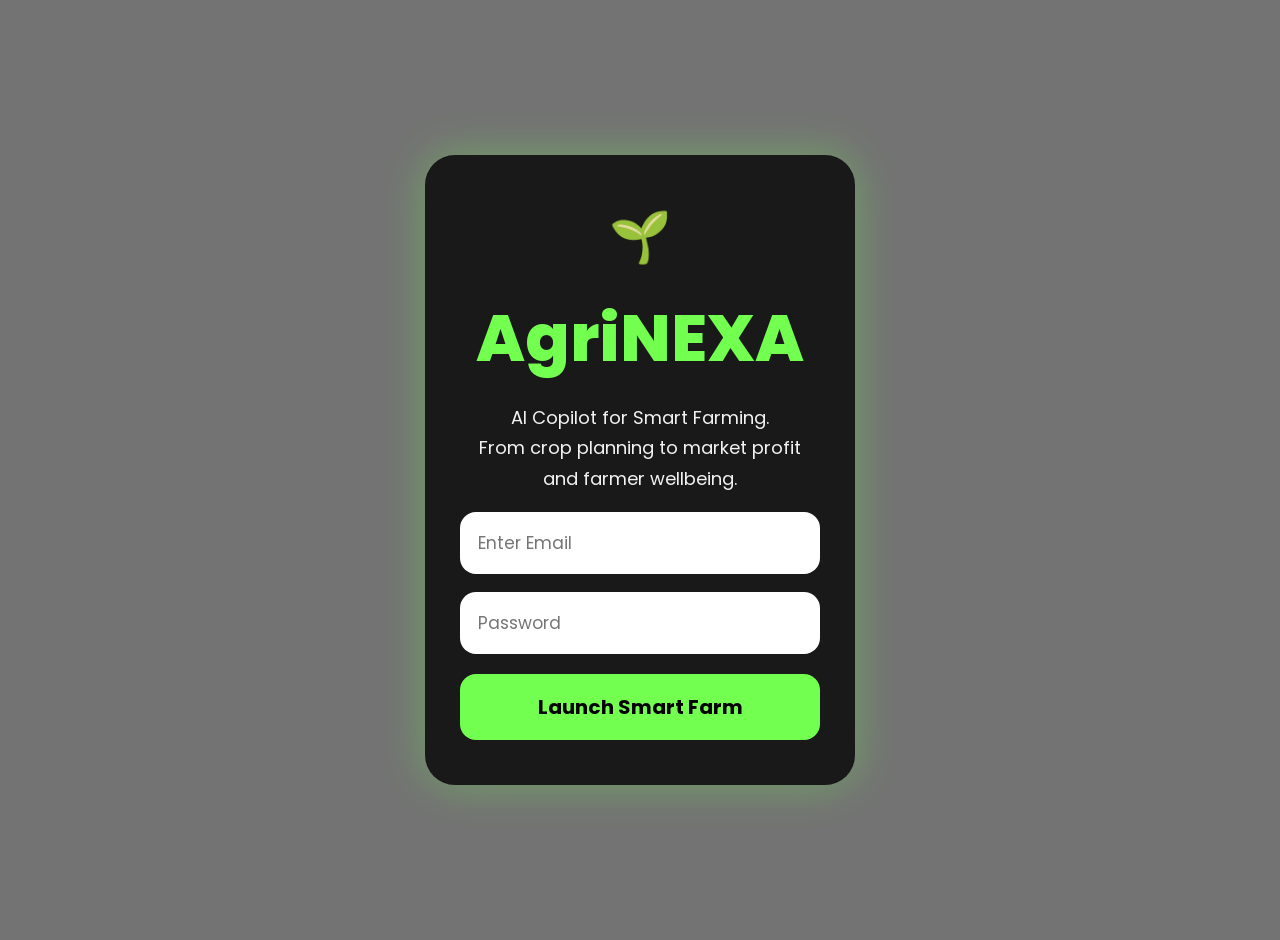
==== index.html @ 00189d76 "final" ====
<!DOCTYPE html>
<html lang="en">
<head>
<meta charset="UTF-8">
<meta name="viewport" content="width=device-width, initial-scale=1.0">
<title>AgriNEXA AI</title>

<link href="https://fonts.googleapis.com/css2?family=Poppins:wght@300;400;500;600;700;800&display=swap" rel="stylesheet">

<style>

*{
margin:0;
padding:0;
box-sizing:border-box;
font-family:'Poppins',sans-serif;
}

body{
background:url('https://images.unsplash.com/photo-1500937386664-56d1dfef3854?q=80&w=1400&auto=format&fit=crop') center/cover no-repeat;
min-height:100vh;
overflow-x:hidden;
color:white;
}

.overlay{
background:rgba(0,0,0,0.55);
min-height:100vh;
padding:20px;
}

.hidden{
display:none;
}

.center{
display:flex;
justify-content:center;
align-items:center;
min-height:100vh;
}

.login-card{
width:100%;
max-width:430px;
background:rgba(20,20,20,0.94);
padding:45px 35px;
border-radius:30px;
box-shadow:0 0 45px rgba(114,255,79,0.35);
text-align:center;
backdrop-filter:blur(10px);
}

.logo{
font-size:65px;
font-weight:800;
color:#72ff4f;
margin-top:15px;
}

.subtitle{
margin-top:15px;
font-size:18px;
line-height:1.7;
color:#f2f2f2;
}

.input{
width:100%;
padding:18px;
margin-top:18px;
border:none;
border-radius:16px;
font-size:17px;
outline:none;
}

.btn{
width:100%;
padding:18px;
margin-top:20px;
border:none;
border-radius:16px;
background:#72ff4f;
font-size:20px;
font-weight:700;
cursor:pointer;
transition:0.3s;
}

.btn:hover{
transform:scale(1.02);
}

.chat-box{
max-width:800px;
margin:auto;
padding-top:60px;
}

.chat-title{
font-size:52px;
font-weight:800;
color:#72ff4f;
margin-bottom:15px;
}

.ai-message{
background:rgba(20,20,20,0.92);
padding:24px;
border-radius:22px;
font-size:18px;
line-height:1.8;
margin-bottom:20px;
}

.dashboard{
padding:20px 10px 80px;
}

.dashboard-title{
font-size:55px;
font-weight:800;
color:#72ff4f;
margin-bottom:30px;
}

.grid{
display:grid;
grid-template-columns:repeat(auto-fit,minmax(300px,1fr));
gap:22px;
}

.card{
background:rgba(20,20,20,0.92);
padding:24px;
border-radius:25px;
backdrop-filter:blur(8px);
box-shadow:0 0 25px rgba(114,255,79,0.15);
}

.card h2{
font-size:30px;
margin-bottom:20px;
color:#72ff4f;
}

.metric{
font-size:58px;
font-weight:800;
}

.small{
font-size:15px;
line-height:1.9;
}

.progress{
height:14px;
background:#333;
border-radius:20px;
overflow:hidden;
margin-top:18px;
}

.progress-bar{
height:100%;
width:82%;
background:#72ff4f;
}

.crop-img{
width:100%;
border-radius:20px;
margin-bottom:15px;
}

.alert{
background:rgba(255,255,255,0.08);
padding:14px;
border-left:4px solid #72ff4f;
border-radius:12px;
margin-top:12px;
font-size:14px;
}

ul{
padding-left:18px;
line-height:2;
}

.status{
display:inline-block;
background:#72ff4f;
padding:10px 18px;
border-radius:30px;
font-weight:700;
color:black;
margin-bottom:15px;
}

@media(max-width:768px){

.logo{
font-size:52px;
}

.dashboard-title{
font-size:38px;
}

.chat-title{
font-size:38px;
}

.metric{
font-size:44px;
}

}

</style>
</head>

<body>

<div class="overlay">

<!-- LOGIN -->

<section id="loginPage" class="center">

<div class="login-card">

<div style="font-size:50px;">🌱</div>

<div class="logo">AgriNEXA</div>

<div class="subtitle">
AI Copilot for Smart Farming.<br>
From crop planning to market profit and farmer wellbeing.
</div>

<input class="input" type="email" placeholder="Enter Email">

<input class="input" type="password" placeholder="Password">

<button class="btn" onclick="startOnboarding()">
Launch Smart Farm
</button>

</div>

</section>

<!-- ONBOARDING -->

<section id="onboardingPage" class="hidden">

<div class="chat-box">

<div class="chat-title">
AgriNEXA AI Assistant
</div>

<div class="ai-message" id="questionBox">
👋 Hello farmer.<br><br>
What is your name?
</div>

<input id="answerInput" class="input" placeholder="Type your answer">

<button class="btn" onclick="nextQuestion()">
Continue
</button>

</div>

</section>

<!-- DASHBOARD -->

<section id="dashboardPage" class="hidden">

<div class="dashboard">

<div class="dashboard-title">
AgriNEXA Intelligence Center
</div>

<div class="grid">

<div class="card">
<h2>🌾 Farm Health</h2>
<div class="metric">92%</div>

<p class="small">
AI detects strong crop performance and healthy environmental conditions.
</p>
</div>

<div class="card">
<h2>💰 Expected Profit</h2>

<div class="metric">460K</div>

<p class="small">
Projected seasonal profit based on AI crop intelligence and market demand.
</p>
</div>

<div class="card">
<h2>🌦 Weather Risk</h2>

<div class="metric">LOW</div>

<p class="small">
No major climate disruption expected this farming cycle.
</p>
</div>

<div class="card">
<h2>🧠 Farmer Wellbeing</h2>

<p class="small">
Stress Level: LOW<br>
Motivation: HIGH<br>
Mental Energy: STABLE<br><br>

AgriNEXA continuously supports farmer wellbeing across all farming stages.
</p>

<div class="progress">
<div class="progress-bar"></div>
</div>

</div>

<div class="card">
<h2>🧭 AI Farm Journey</h2>

<ul>
<li>✅ Soil Analysis</li>
<li>✅ Crop Recommendation</li>
<li>✅ Disease Monitoring</li>
<li>🟡 Growth Tracking</li>
<li>⚪ Harvest Planning</li>
<li>⚪ Market Selling</li>
</ul>

<div class="progress">
<div class="progress-bar"></div>
</div>

</div>

<div class="card">
<h2>🤖 AI Farming Assistant</h2>

<p class="small">
Hello farmer 👋<br><br>

Your selected region has strong potential for coffee farming with high market demand and low rainfall risk.
</p>

<input class="input" placeholder="Ask AgriNEXA AI anything">

<button class="btn">
Ask AI
</button>

</div>

<div class="card">
<h2>📷 Crop Disease Scanner</h2>

<img class="crop-img" src="https://images.unsplash.com/photo-1464226184884-fa280b87c399?q=80&w=1200&auto=format&fit=crop">

<input type="file" class="input">

<button class="btn">
Scan Plant
</button>

<p class="small" style="margin-top:15px;">
AI waiting for crop scan...
</p>

</div>

<div class="card">
<h2>🌍 Market Intelligence</h2>

<ul>
<li>📍 Best Market: Arusha City</li>
<li>💵 Coffee Price: 12,000 TZS/kg</li>
<li>📈 Demand Level: HIGH</li>
<li>📊 Prices expected to rise next week</li>
</ul>

<h2 style="margin-top:25px;">🚨 Live AI Alerts</h2>

<div class="alert">
🌧 Rain expected in 3 days — delay fertilizer application.
</div>

<div class="alert">
📈 Coffee market demand increased by 12%.
</div>

<div class="alert">
🦠 Early disease risk detected nearby.
</div>

<div class="alert">
💡 Harvest within 6 days for maximum profit.
</div>

</div>

<div class="card">
<h2>📊 Smart Profit Forecast</h2>

<input class="input" placeholder="Seeds Cost">

<input class="input" placeholder="Fertilizer Cost">

<input class="input" placeholder="Labour Cost">

<button class="btn">
Generate AI Forecast
</button>

<p class="small" style="margin-top:18px;">
AI estimates projected seasonal revenue and profit growth based on spending patterns.
</p>

</div>

<div class="card">
<h2>🛡️ AgriNEXA Farm Shield</h2>

<div class="status">
INSURANCE ACTIVE
</div>

<p class="small">

Coverage Includes:<br><br>

✅ Climate Damage<br>
✅ Pest Outbreak<br>
✅ Disease Loss<br>
✅ Extreme Rainfall<br>
✅ Crop Failure Protection<br><br>

Monthly Protection:<br>
18,000 TZS
</p>

<button class="btn">
Activate Farm Shield
</button>

</div>

<div class="card">
<h2>❤️ Emotional Support AI</h2>

<p class="small">
“How are you feeling today as a farmer?”
</p>

<select class="input">
<option>😊 Motivated</option>
<option>😔 Stressed</option>
<option>😟 Worried</option>
<option>🔥 Confident</option>
<option>😴 Tired</option>
</select>

<button class="btn">
Check Mental Support
</button>

<p class="small" style="margin-top:18px;">
AgriNEXA wellness support ready.
</p>

</div>

</div>

</div>

</section>

</div>

<script>

const questions = [

"What is your name?",

"Which region are you farming in?",

"What crop are you interested in growing?",

"How are you feeling about this farming season?"

];

let currentQuestion = 0;

function startOnboarding(){

document.getElementById("loginPage").classList.add("hidden");

document.getElementById("onboardingPage").classList.remove("hidden");

}

function nextQuestion(){

const input = document.getElementById("answerInput").value;

if(input.trim()===""){
return;
}

currentQuestion++;

if(currentQuestion < questions.length){

document.getElementById("questionBox").innerHTML =
"🤖 " + questions[currentQuestion];

document.getElementById("answerInput").value = "";

}else{

document.getElementById("onboardingPage").classList.add("hidden");

document.getElementById("dashboardPage").classList.remove("hidden");

}

}

</script>

</body>
</html>
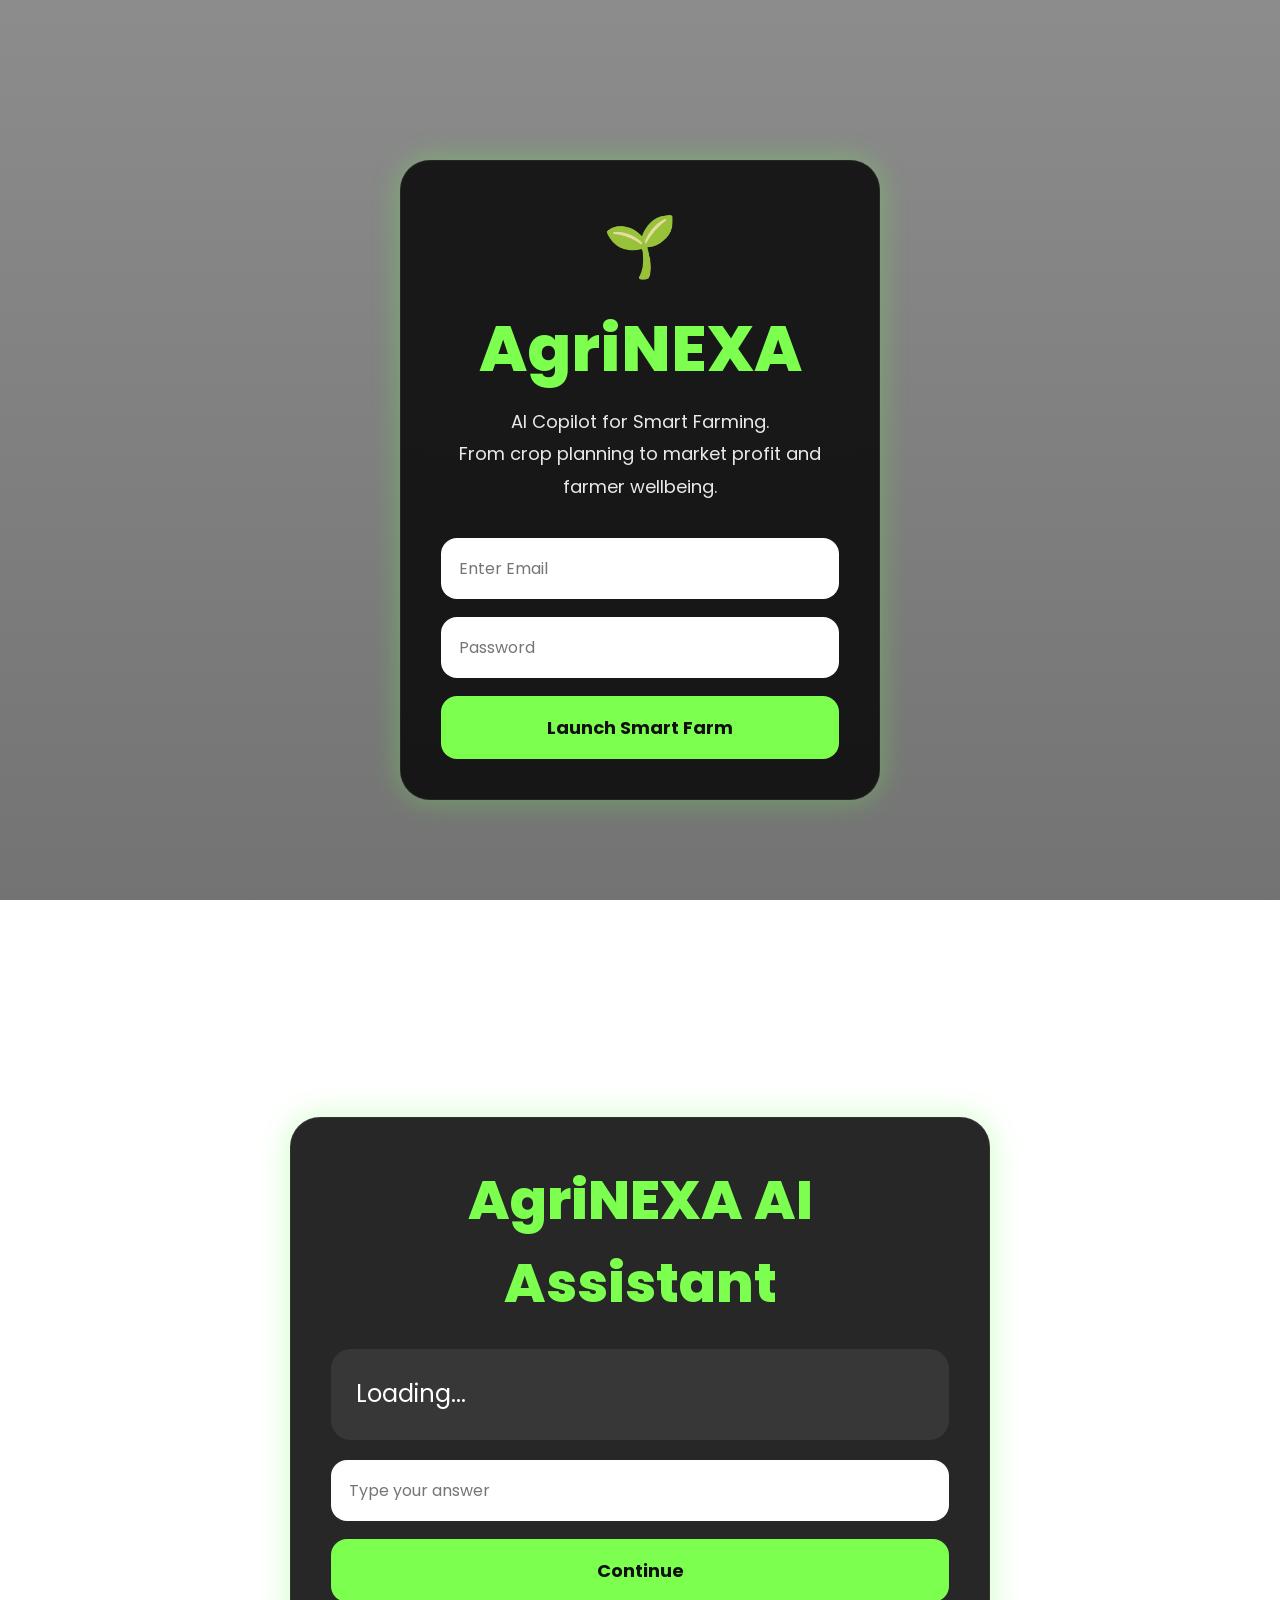
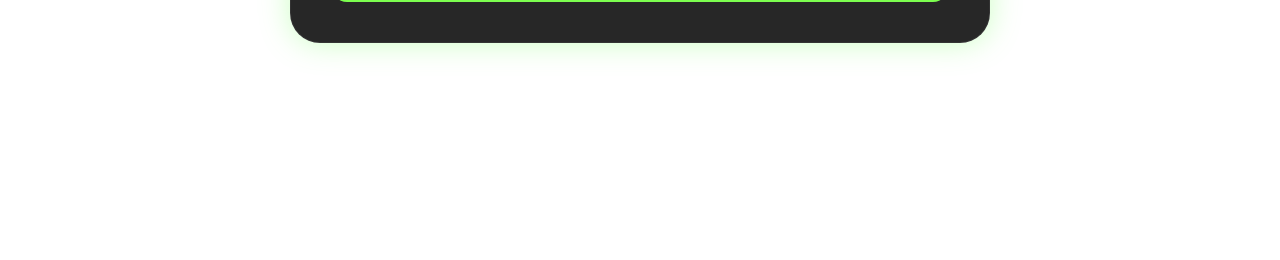
==== commit 4d06eda3: "final" ====
--- a/index.html
+++ b/index.html
@@ -1,8 +1,9 @@
 <!DOCTYPE html>
 <html lang="en">
 <head>
-<meta charset="UTF-8">
-<meta name="viewport" content="width=device-width, initial-scale=1.0">
+<meta charset="UTF-8" />
+<meta name="viewport" content="width=device-width, initial-scale=1.0"/>
+
 <title>AgriNEXA AI</title>
 
 <link href="https://fonts.googleapis.com/css2?family=Poppins:wght@300;400;500;600;700;800&display=swap" rel="stylesheet">
@@ -17,204 +18,204 @@
 }
 
 body{
-background:url('https://images.unsplash.com/photo-1500937386664-56d1dfef3854?q=80&w=1400&auto=format&fit=crop') center/cover no-repeat;
+background:
+linear-gradient(rgba(0,0,0,0.45),rgba(0,0,0,0.55)),
+url('https://images.unsplash.com/photo-1500382017468-9049fed747ef?q=80&w=1600&auto=format&fit=crop');
+background-size:cover;
+background-position:center;
+background-attachment:fixed;
 min-height:100vh;
-overflow-x:hidden;
 color:white;
-}
-
-.overlay{
-background:rgba(0,0,0,0.55);
-min-height:100vh;
-padding:20px;
+padding:30px;
 }
 
 .hidden{
 display:none;
 }
 
-.center{
+.center-screen{
+min-height:100vh;
 display:flex;
 justify-content:center;
 align-items:center;
-min-height:100vh;
-}
-
-.login-card{
+}
+
+.glass-card{
+background:rgba(10,10,10,0.88);
+backdrop-filter:blur(10px);
+border-radius:30px;
+padding:40px;
+box-shadow:0 0 30px rgba(110,255,84,0.35);
+border:1px solid rgba(255,255,255,0.06);
+}
+
+.login-box{
 width:100%;
-max-width:430px;
-background:rgba(20,20,20,0.94);
-padding:45px 35px;
-border-radius:30px;
-box-shadow:0 0 45px rgba(114,255,79,0.35);
+max-width:480px;
 text-align:center;
-backdrop-filter:blur(10px);
 }
 
 .logo{
-font-size:65px;
+font-size:64px;
 font-weight:800;
-color:#72ff4f;
-margin-top:15px;
+color:#7CFF4F;
+margin-bottom:10px;
+}
+
+.logo-small{
+font-size:60px;
+margin-bottom:10px;
 }
 
 .subtitle{
-margin-top:15px;
 font-size:18px;
-line-height:1.7;
-color:#f2f2f2;
-}
-
-.input{
+line-height:1.8;
+color:#e9e9e9;
+margin-bottom:35px;
+}
+
+input,
+select{
 width:100%;
 padding:18px;
-margin-top:18px;
+margin-bottom:18px;
 border:none;
 border-radius:16px;
-font-size:17px;
+font-size:16px;
 outline:none;
-}
-
-.btn{
+background:white;
+}
+
+button{
 width:100%;
 padding:18px;
-margin-top:20px;
 border:none;
 border-radius:16px;
-background:#72ff4f;
-font-size:20px;
+background:#7CFF4F;
+color:#111;
+font-size:18px;
 font-weight:700;
 cursor:pointer;
 transition:0.3s;
 }
 
-.btn:hover{
+button:hover{
 transform:scale(1.02);
 }
 
-.chat-box{
-max-width:800px;
-margin:auto;
-padding-top:60px;
-}
-
-.chat-title{
-font-size:52px;
-font-weight:800;
-color:#72ff4f;
-margin-bottom:15px;
-}
-
-.ai-message{
-background:rgba(20,20,20,0.92);
-padding:24px;
-border-radius:22px;
-font-size:18px;
-line-height:1.8;
-margin-bottom:20px;
-}
-
-.dashboard{
-padding:20px 10px 80px;
-}
-
-.dashboard-title{
+.ai-box{
+max-width:700px;
+width:100%;
+}
+
+.ai-title{
 font-size:55px;
 font-weight:800;
-color:#72ff4f;
+color:#7CFF4F;
+margin-bottom:25px;
+text-align:center;
+}
+
+.question-box{
+background:rgba(255,255,255,0.08);
+padding:25px;
+border-radius:20px;
+font-size:24px;
+line-height:1.7;
+margin-bottom:20px;
+}
+
+.dashboard{
+max-width:1400px;
+margin:auto;
+}
+
+.dashboard-title{
+font-size:58px;
+font-weight:800;
+color:#7CFF4F;
 margin-bottom:30px;
 }
 
 .grid{
 display:grid;
-grid-template-columns:repeat(auto-fit,minmax(300px,1fr));
-gap:22px;
+grid-template-columns:repeat(auto-fit,minmax(280px,1fr));
+gap:25px;
 }
 
 .card{
-background:rgba(20,20,20,0.92);
-padding:24px;
-border-radius:25px;
-backdrop-filter:blur(8px);
-box-shadow:0 0 25px rgba(114,255,79,0.15);
-}
-
-.card h2{
+background:rgba(10,10,10,0.88);
+padding:30px;
+border-radius:28px;
+box-shadow:0 0 20px rgba(110,255,84,0.18);
+border:1px solid rgba(255,255,255,0.05);
+}
+
+.card h3{
 font-size:30px;
+color:#7CFF4F;
 margin-bottom:20px;
-color:#72ff4f;
-}
-
-.metric{
-font-size:58px;
+}
+
+.big-number{
+font-size:55px;
 font-weight:800;
-}
-
-.small{
-font-size:15px;
-line-height:1.9;
+margin-bottom:10px;
+}
+
+.card p{
+line-height:1.8;
+font-size:16px;
+color:#e7e7e7;
+}
+
+.status{
+padding:10px 18px;
+display:inline-block;
+border-radius:50px;
+background:#7CFF4F;
+color:#111;
+font-weight:700;
+margin-bottom:15px;
+}
+
+.alert{
+background:rgba(255,255,255,0.08);
+padding:15px;
+border-radius:14px;
+margin-top:12px;
 }
 
 .progress{
-height:14px;
-background:#333;
-border-radius:20px;
+height:10px;
+background:#444;
+border-radius:50px;
 overflow:hidden;
-margin-top:18px;
+margin-top:15px;
 }
 
 .progress-bar{
 height:100%;
-width:82%;
-background:#72ff4f;
-}
-
-.crop-img{
-width:100%;
-border-radius:20px;
-margin-bottom:15px;
-}
-
-.alert{
-background:rgba(255,255,255,0.08);
-padding:14px;
-border-left:4px solid #72ff4f;
-border-radius:12px;
-margin-top:12px;
-font-size:14px;
-}
-
-ul{
-padding-left:18px;
-line-height:2;
-}
-
-.status{
-display:inline-block;
-background:#72ff4f;
-padding:10px 18px;
-border-radius:30px;
-font-weight:700;
-color:black;
-margin-bottom:15px;
+width:85%;
+background:#7CFF4F;
 }
 
 @media(max-width:768px){
 
+body{
+padding:15px;
+}
+
 .logo{
-font-size:52px;
+font-size:48px;
+}
+
+.ai-title{
+font-size:38px;
 }
 
 .dashboard-title{
-font-size:38px;
-}
-
-.chat-title{
-font-size:38px;
-}
-
-.metric{
-font-size:44px;
+font-size:40px;
 }
 
 }
@@ -224,28 +225,26 @@
 
 <body>
 
-<div class="overlay">
-
-<!-- LOGIN -->
-
-<section id="loginPage" class="center">
-
-<div class="login-card">
-
-<div style="font-size:50px;">🌱</div>
-
-<div class="logo">AgriNEXA</div>
-
-<div class="subtitle">
+<!-- LOGIN PAGE -->
+
+<section id="loginPage" class="center-screen">
+
+<div class="glass-card login-box">
+
+<div class="logo-small">🌱</div>
+
+<h1 class="logo">AgriNEXA</h1>
+
+<p class="subtitle">
 AI Copilot for Smart Farming.<br>
 From crop planning to market profit and farmer wellbeing.
-</div>
-
-<input class="input" type="email" placeholder="Enter Email">
-
-<input class="input" type="password" placeholder="Password">
-
-<button class="btn" onclick="startOnboarding()">
+</p>
+
+<input type="email" placeholder="Enter Email">
+
+<input type="password" placeholder="Password">
+
+<button onclick="startOnboarding()">
 Launch Smart Farm
 </button>
 
@@ -253,24 +252,25 @@
 
 </section>
 
-<!-- ONBOARDING -->
-
-<section id="onboardingPage" class="hidden">
-
-<div class="chat-box">
-
-<div class="chat-title">
-AgriNEXA AI Assistant
-</div>
-
-<div class="ai-message" id="questionBox">
-👋 Hello farmer.<br><br>
-What is your name?
-</div>
-
-<input id="answerInput" class="input" placeholder="Type your answer">
-
-<button class="btn" onclick="nextQuestion()">
+<!-- AI ONBOARDING -->
+
+<section id="onboardingPage" class="hidden center-screen">
+
+<div class="glass-card ai-box">
+
+<h1 class="ai-title">AgriNEXA AI Assistant</h1>
+
+<div class="question-box" id="questionBox">
+Loading...
+</div>
+
+<input
+type="text"
+id="answerInput"
+placeholder="Type your answer"
+>
+
+<button onclick="nextQuestion()">
 Continue
 </button>
 
@@ -284,50 +284,43 @@
 
 <div class="dashboard">
 
-<div class="dashboard-title">
+<h1 class="dashboard-title">
 AgriNEXA Intelligence Center
-</div>
+</h1>
 
 <div class="grid">
 
-<div class="card">
-<h2>🌾 Farm Health</h2>
-<div class="metric">92%</div>
-
-<p class="small">
-AI detects strong crop performance and healthy environmental conditions.
-</p>
-</div>
-
-<div class="card">
-<h2>💰 Expected Profit</h2>
-
-<div class="metric">460K</div>
-
-<p class="small">
-Projected seasonal profit based on AI crop intelligence and market demand.
-</p>
-</div>
-
-<div class="card">
-<h2>🌦 Weather Risk</h2>
-
-<div class="metric">LOW</div>
-
-<p class="small">
-No major climate disruption expected this farming cycle.
-</p>
-</div>
-
-<div class="card">
-<h2>🧠 Farmer Wellbeing</h2>
-
-<p class="small">
-Stress Level: LOW<br>
-Motivation: HIGH<br>
-Mental Energy: STABLE<br><br>
-
-AgriNEXA continuously supports farmer wellbeing across all farming stages.
+<!-- PROFILE -->
+
+<div class="card">
+
+<h3>👨‍🌾 Farmer Profile</h3>
+
+<p><strong>Name:</strong> <span id="farmerName">--</span></p>
+
+<p><strong>Region:</strong> <span id="regionName">--</span></p>
+
+<p><strong>Selected Crop:</strong></p>
+
+<p id="cropResult">
+Waiting for AI recommendation...
+</p>
+
+</div>
+
+<!-- FARM HEALTH -->
+
+<div class="card">
+
+<h3>🌿 Farm Health</h3>
+
+<div class="big-number" id="farmHealth">
+--
+</div>
+
+<p>
+AI analyzes environmental conditions,
+soil readiness and crop potential.
 </p>
 
 <div class="progress">
@@ -336,178 +329,217 @@
 
 </div>
 
-<div class="card">
-<h2>🧭 AI Farm Journey</h2>
-
-<ul>
-<li>✅ Soil Analysis</li>
-<li>✅ Crop Recommendation</li>
-<li>✅ Disease Monitoring</li>
-<li>🟡 Growth Tracking</li>
-<li>⚪ Harvest Planning</li>
-<li>⚪ Market Selling</li>
-</ul>
-
-<div class="progress">
-<div class="progress-bar"></div>
-</div>
-
-</div>
-
-<div class="card">
-<h2>🤖 AI Farming Assistant</h2>
-
-<p class="small">
-Hello farmer 👋<br><br>
-
-Your selected region has strong potential for coffee farming with high market demand and low rainfall risk.
-</p>
-
-<input class="input" placeholder="Ask AgriNEXA AI anything">
-
-<button class="btn">
+<!-- WEATHER -->
+
+<div class="card">
+
+<h3>🌦 Weather Risk</h3>
+
+<div class="big-number" id="weatherRisk">
+--
+</div>
+
+<p>
+Climate monitoring and seasonal
+prediction intelligence.
+</p>
+
+</div>
+
+<!-- PROFIT -->
+
+<div class="card">
+
+<h3>💰 Expected Profit</h3>
+
+<div class="big-number" id="profitForecast">
+--
+</div>
+
+<p>
+Projected seasonal revenue generated
+from AI market intelligence.
+</p>
+
+</div>
+
+<!-- AI ASSISTANT -->
+
+<div class="card">
+
+<h3>🤖 AI Farming Assistant</h3>
+
+<p id="aiMessage">
+AI waiting for farmer data...
+</p>
+
+<input type="text" placeholder="Ask AgriNEXA AI anything">
+
+<button style="margin-top:15px;">
 Ask AI
 </button>
 
 </div>
 
-<div class="card">
-<h2>📷 Crop Disease Scanner</h2>
-
-<img class="crop-img" src="https://images.unsplash.com/photo-1464226184884-fa280b87c399?q=80&w=1200&auto=format&fit=crop">
-
-<input type="file" class="input">
-
-<button class="btn">
+<!-- WELLBEING -->
+
+<div class="card">
+
+<h3>💖 Farmer Wellbeing</h3>
+
+<p id="wellbeingStatus">
+Waiting for wellbeing analysis...
+</p>
+
+<div class="progress">
+<div class="progress-bar" style="width:78%;"></div>
+</div>
+
+</div>
+
+<!-- JOURNEY -->
+
+<div class="card">
+
+<h3>🧭 AI Farm Journey</h3>
+
+<p>✅ Soil Analysis</p>
+<p>✅ Crop Recommendation</p>
+<p>✅ Disease Monitoring</p>
+<p>⚪ Harvest Planning</p>
+<p>⚪ Market Selling</p>
+
+<div class="progress">
+<div class="progress-bar" style="width:60%;"></div>
+</div>
+
+</div>
+
+<!-- CROP SCANNER -->
+
+<div class="card">
+
+<h3>📷 Crop Disease Scanner</h3>
+
+<img
+src="https://images.unsplash.com/photo-1464226184884-fa280b87c399?q=80&w=1200&auto=format&fit=crop"
+style="width:100%;border-radius:18px;margin-bottom:18px;"
+>
+
+<input type="file">
+
+<button style="margin-top:15px;">
 Scan Plant
 </button>
 
-<p class="small" style="margin-top:15px;">
+<p style="margin-top:15px;">
 AI waiting for crop scan...
 </p>
 
 </div>
 
-<div class="card">
-<h2>🌍 Market Intelligence</h2>
-
-<ul>
-<li>📍 Best Market: Arusha City</li>
-<li>💵 Coffee Price: 12,000 TZS/kg</li>
-<li>📈 Demand Level: HIGH</li>
-<li>📊 Prices expected to rise next week</li>
-</ul>
-
-<h2 style="margin-top:25px;">🚨 Live AI Alerts</h2>
+<!-- MARKET -->
+
+<div class="card">
+
+<h3>🌍 Market Intelligence</h3>
+
+<p>📍 Best Market: Arusha City</p>
+<p>💵 Demand Level: HIGH</p>
+<p>📈 Prices expected to rise next week</p>
+
+<h3 style="margin-top:25px;">
+🚨 Live AI Alerts
+</h3>
 
 <div class="alert">
-🌧 Rain expected in 3 days — delay fertilizer application.
+🌧 Rain expected in 3 days.
 </div>
 
 <div class="alert">
-📈 Coffee market demand increased by 12%.
+📊 Market demand increased by 12%.
 </div>
 
 <div class="alert">
 🦠 Early disease risk detected nearby.
 </div>
 
-<div class="alert">
-💡 Harvest within 6 days for maximum profit.
-</div>
-
-</div>
-
-<div class="card">
-<h2>📊 Smart Profit Forecast</h2>
-
-<input class="input" placeholder="Seeds Cost">
-
-<input class="input" placeholder="Fertilizer Cost">
-
-<input class="input" placeholder="Labour Cost">
-
-<button class="btn">
-Generate AI Forecast
-</button>
-
-<p class="small" style="margin-top:18px;">
-AI estimates projected seasonal revenue and profit growth based on spending patterns.
-</p>
-
-</div>
-
-<div class="card">
-<h2>🛡️ AgriNEXA Farm Shield</h2>
+</div>
+
+<!-- INSURANCE -->
+
+<div class="card">
+
+<h3>🛡 AgriNEXA Farm Shield</h3>
 
 <div class="status">
-INSURANCE ACTIVE
-</div>
-
-<p class="small">
-
-Coverage Includes:<br><br>
-
-✅ Climate Damage<br>
-✅ Pest Outbreak<br>
-✅ Disease Loss<br>
-✅ Extreme Rainfall<br>
-✅ Crop Failure Protection<br><br>
-
+INSURANCE OPTIONAL
+</div>
+
+<p>✅ Climate Damage</p>
+<p>✅ Crop Failure Protection</p>
+<p>✅ Disease Loss</p>
+<p>✅ Extreme Rainfall</p>
+
+<p style="margin-top:20px;">
 Monthly Protection:<br>
-18,000 TZS
-</p>
-
-<button class="btn">
+<strong>18,000 TZS</strong>
+</p>
+
+<button style="margin-top:20px;">
 Activate Farm Shield
 </button>
 
 </div>
 
-<div class="card">
-<h2>❤️ Emotional Support AI</h2>
-
-<p class="small">
-“How are you feeling today as a farmer?”
-</p>
-
-<select class="input">
-<option>😊 Motivated</option>
-<option>😔 Stressed</option>
-<option>😟 Worried</option>
-<option>🔥 Confident</option>
-<option>😴 Tired</option>
-</select>
-
-<button class="btn">
-Check Mental Support
-</button>
-
-<p class="small" style="margin-top:18px;">
-AgriNEXA wellness support ready.
-</p>
-
-</div>
-
 </div>
 
 </div>
 
 </section>
 
-</div>
-
 <script>
 
+const loginPage = document.getElementById("loginPage");
+const onboardingPage = document.getElementById("onboardingPage");
+const dashboardPage = document.getElementById("dashboardPage");
+
+const questionBox = document.getElementById("questionBox");
+const answerInput = document.getElementById("answerInput");
+
+const farmerName = document.getElementById("farmerName");
+const regionName = document.getElementById("regionName");
+
+const cropResult = document.getElementById("cropResult");
+const farmHealth = document.getElementById("farmHealth");
+const weatherRisk = document.getElementById("weatherRisk");
+const profitForecast = document.getElementById("profitForecast");
+const wellbeingStatus = document.getElementById("wellbeingStatus");
+const aiMessage = document.getElementById("aiMessage");
+
+let farmerData = {};
+
 const questions = [
 
-"What is your name?",
-
-"Which region are you farming in?",
-
-"What crop are you interested in growing?",
-
-"How are you feeling about this farming season?"
+{
+key:"name",
+question:"👋 Hello farmer, what is your name?"
+},
+
+{
+key:"region",
+question:"📍 Which region are you farming in?"
+},
+
+{
+key:"crop",
+question:"🌱 Which crop are you interested in growing?"
+},
+
+{
+key:"feeling",
+question:"💭 How are you feeling about this farming season?"
+}
 
 ];
 
@@ -515,40 +547,126 @@
 
 function startOnboarding(){
 
-document.getElementById("loginPage").classList.add("hidden");
-
-document.getElementById("onboardingPage").classList.remove("hidden");
+loginPage.classList.add("hidden");
+
+onboardingPage.classList.remove("hidden");
+
+questionBox.innerHTML = questions[0].question;
 
 }
 
 function nextQuestion(){
 
-const input = document.getElementById("answerInput").value;
-
-if(input.trim()===""){
+const answer = answerInput.value.trim();
+
+if(answer === ""){
+
+alert("Please answer first.");
+
 return;
-}
+
+}
+
+farmerData[questions[currentQuestion].key] = answer;
 
 currentQuestion++;
 
 if(currentQuestion < questions.length){
 
-document.getElementById("questionBox").innerHTML =
-"🤖 " + questions[currentQuestion];
-
-document.getElementById("answerInput").value = "";
+questionBox.innerHTML =
+questions[currentQuestion].question;
+
+answerInput.value = "";
 
 }else{
 
-document.getElementById("onboardingPage").classList.add("hidden");
-
-document.getElementById("dashboardPage").classList.remove("hidden");
-
-}
+generateDashboard();
+
+}
+
+}
+
+function generateDashboard(){
+
+onboardingPage.classList.add("hidden");
+
+dashboardPage.classList.remove("hidden");
+
+farmerName.innerHTML = farmerData.name;
+
+regionName.innerHTML = farmerData.region;
+
+cropResult.innerHTML =
+farmerData.crop;
+
+const crop = farmerData.crop.toLowerCase();
+
+if(crop.includes("coffee")){
+
+farmHealth.innerHTML = "92%";
+
+weatherRisk.innerHTML = "LOW";
+
+profitForecast.innerHTML = "480K";
+
+aiMessage.innerHTML =
+"Coffee farming in " +
+farmerData.region +
+" has strong export demand and low climate risk.";
+
+}
+else if(crop.includes("maize")){
+
+farmHealth.innerHTML = "85%";
+
+weatherRisk.innerHTML = "MEDIUM";
+
+profitForecast.innerHTML = "320K";
+
+aiMessage.innerHTML =
+"Maize farming in " +
+farmerData.region +
+" shows stable market potential.";
+
+}
+else{
+
+farmHealth.innerHTML = "88%";
+
+weatherRisk.innerHTML = "LOW";
+
+profitForecast.innerHTML = "400K";
+
+aiMessage.innerHTML =
+"AI predicts positive farming potential in " +
+farmerData.region + ".";
+
+}
+
+const feeling =
+farmerData.feeling.toLowerCase();
+
+if(
+feeling.includes("stress") ||
+feeling.includes("tired") ||
+feeling.includes("worried")
+){
+
+wellbeingStatus.innerHTML =
+"⚠ Emotional stress detected. Wellness support activated.";
+
+}else{
+
+wellbeingStatus.innerHTML =
+"✅ Farmer wellbeing stable and supported.";
+
+}
+
+window.scrollTo(0,0);
 
 }
 
 </script>
 
 </body>
-</html>+</html>
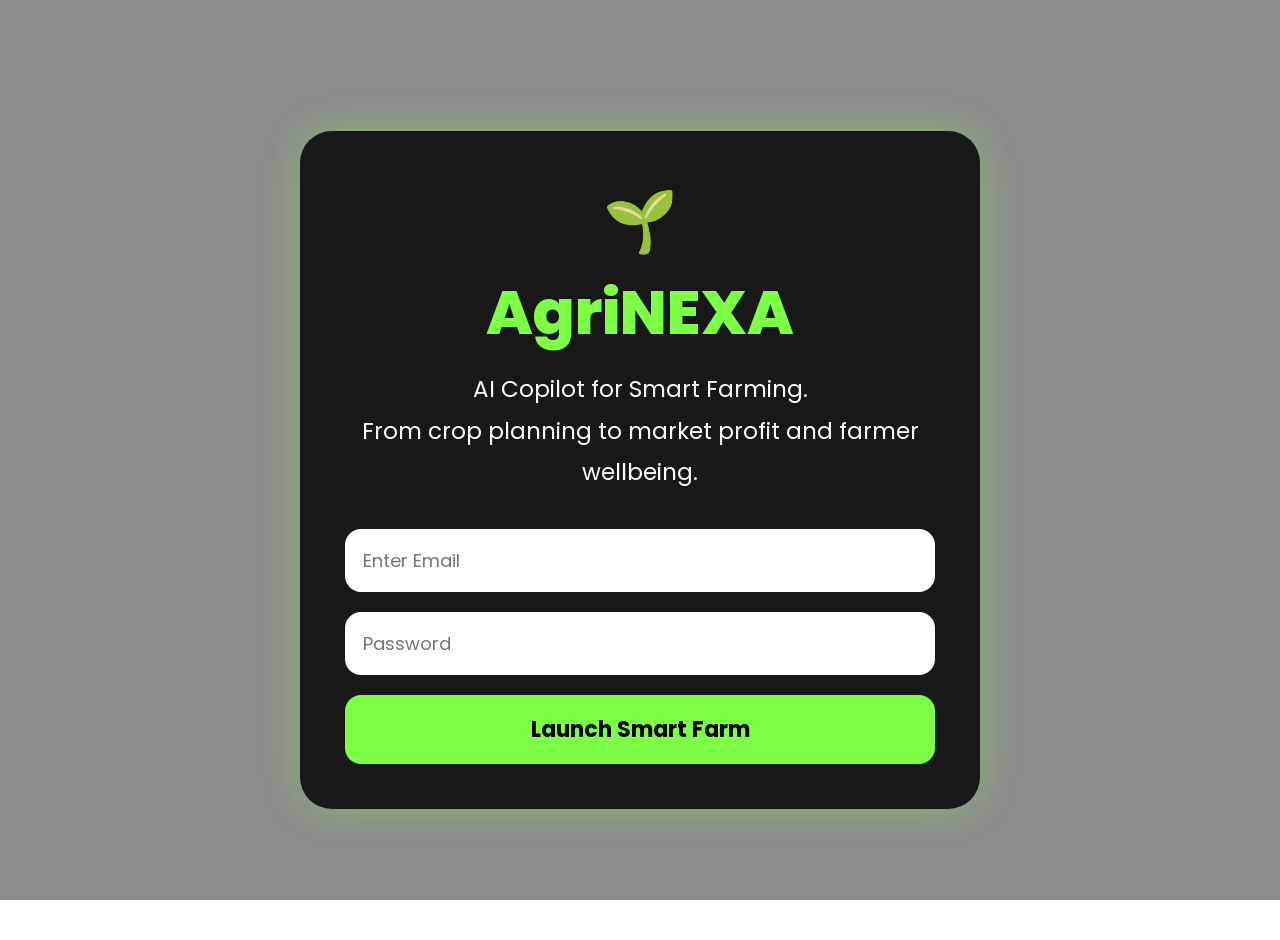
==== commit 32cbeb1b: "Flex" ====
--- a/index.html
+++ b/index.html
@@ -1,8 +1,8 @@
 <!DOCTYPE html>
 <html lang="en">
 <head>
-<meta charset="UTF-8" />
-<meta name="viewport" content="width=device-width, initial-scale=1.0"/>
+<meta charset="UTF-8">
+<meta name="viewport" content="width=device-width, initial-scale=1.0">
 
 <title>AgriNEXA AI</title>
 
@@ -18,72 +18,66 @@
 }
 
 body{
-background:
-linear-gradient(rgba(0,0,0,0.45),rgba(0,0,0,0.55)),
-url('https://images.unsplash.com/photo-1500382017468-9049fed747ef?q=80&w=1600&auto=format&fit=crop');
+background:url('https://images.unsplash.com/photo-1500382017468-9049fed747ef?q=80&w=1600&auto=format&fit=crop');
 background-size:cover;
 background-position:center;
 background-attachment:fixed;
 min-height:100vh;
-color:white;
-padding:30px;
-}
-
-.hidden{
-display:none;
-}
-
-.center-screen{
-min-height:100vh;
+overflow-x:hidden;
+padding:20px;
+}
+
+.overlay{
+position:fixed;
+top:0;
+left:0;
+width:100%;
+height:100%;
+background:rgba(0,0,0,0.45);
+z-index:-1;
+}
+
+.center{
 display:flex;
 justify-content:center;
 align-items:center;
-}
-
-.glass-card{
-background:rgba(10,10,10,0.88);
-backdrop-filter:blur(10px);
-border-radius:30px;
-padding:40px;
-box-shadow:0 0 30px rgba(110,255,84,0.35);
-border:1px solid rgba(255,255,255,0.06);
-}
-
-.login-box{
+min-height:100vh;
+}
+
+.card{
 width:100%;
-max-width:480px;
+max-width:680px;
+background:rgba(15,15,15,0.92);
+border-radius:32px;
+padding:45px;
+box-shadow:0 0 40px rgba(124,255,69,0.35);
+backdrop-filter:blur(12px);
+}
+
+.logo{
+font-size:62px;
+font-weight:800;
+color:#7CFF45;
 text-align:center;
-}
-
-.logo{
-font-size:64px;
-font-weight:800;
-color:#7CFF4F;
 margin-bottom:10px;
 }
 
-.logo-small{
-font-size:60px;
-margin-bottom:10px;
-}
-
 .subtitle{
-font-size:18px;
+text-align:center;
+color:white;
+font-size:23px;
 line-height:1.8;
-color:#e9e9e9;
 margin-bottom:35px;
 }
 
-input,
-select{
+input,select{
 width:100%;
 padding:18px;
-margin-bottom:18px;
 border:none;
+outline:none;
 border-radius:16px;
-font-size:16px;
-outline:none;
-background:white;
+font-size:18px;
+margin-bottom:20px;
 }
 
 button{
@@ -91,9 +85,8 @@
 padding:18px;
 border:none;
 border-radius:16px;
-background:#7CFF4F;
-color:#111;
-font-size:18px;
+background:#7CFF45;
+font-size:22px;
 font-weight:700;
 cursor:pointer;
 transition:0.3s;
@@ -103,119 +96,97 @@
 transform:scale(1.02);
 }
 
-.ai-box{
-max-width:700px;
-width:100%;
-}
-
-.ai-title{
-font-size:55px;
-font-weight:800;
-color:#7CFF4F;
-margin-bottom:25px;
-text-align:center;
-}
-
 .question-box{
-background:rgba(255,255,255,0.08);
-padding:25px;
+background:#3b3b3b;
+padding:28px;
 border-radius:20px;
+color:white;
 font-size:24px;
+font-weight:600;
 line-height:1.7;
 margin-bottom:20px;
 }
 
 .dashboard{
-max-width:1400px;
-margin:auto;
+display:none;
+padding-top:20px;
 }
 
 .dashboard-title{
+font-size:62px;
+font-weight:800;
+color:#7CFF45;
+margin-bottom:30px;
+}
+
+.grid{
+display:grid;
+grid-template-columns:repeat(auto-fit,minmax(300px,1fr));
+gap:22px;
+}
+
+.box{
+background:rgba(15,15,15,0.92);
+border-radius:28px;
+padding:28px;
+color:white;
+box-shadow:0 0 25px rgba(124,255,69,0.18);
+}
+
+.box h2{
+color:#7CFF45;
+font-size:34px;
+margin-bottom:18px;
+}
+
+.big{
 font-size:58px;
 font-weight:800;
-color:#7CFF4F;
-margin-bottom:30px;
-}
-
-.grid{
-display:grid;
-grid-template-columns:repeat(auto-fit,minmax(280px,1fr));
-gap:25px;
+margin-bottom:10px;
+}
+
+.small{
+font-size:17px;
+line-height:1.8;
+}
+
+.progress{
+width:100%;
+height:12px;
+background:#555;
+border-radius:20px;
+overflow:hidden;
+margin-top:20px;
+}
+
+.progress-bar{
+width:78%;
+height:100%;
+background:#7CFF45;
+}
+
+.ai-message{
+font-size:18px;
+line-height:1.9;
+margin-top:15px;
+}
+
+@media(max-width:700px){
+
+.logo{
+font-size:46px;
+}
+
+.dashboard-title{
+font-size:42px;
 }
 
 .card{
-background:rgba(10,10,10,0.88);
 padding:30px;
-border-radius:28px;
-box-shadow:0 0 20px rgba(110,255,84,0.18);
-border:1px solid rgba(255,255,255,0.05);
-}
-
-.card h3{
-font-size:30px;
-color:#7CFF4F;
-margin-bottom:20px;
-}
-
-.big-number{
-font-size:55px;
-font-weight:800;
-margin-bottom:10px;
-}
-
-.card p{
-line-height:1.8;
-font-size:16px;
-color:#e7e7e7;
-}
-
-.status{
-padding:10px 18px;
-display:inline-block;
-border-radius:50px;
-background:#7CFF4F;
-color:#111;
-font-weight:700;
-margin-bottom:15px;
-}
-
-.alert{
-background:rgba(255,255,255,0.08);
-padding:15px;
-border-radius:14px;
-margin-top:12px;
-}
-
-.progress{
-height:10px;
-background:#444;
-border-radius:50px;
-overflow:hidden;
-margin-top:15px;
-}
-
-.progress-bar{
-height:100%;
-width:85%;
-background:#7CFF4F;
-}
-
-@media(max-width:768px){
-
-body{
-padding:15px;
-}
-
-.logo{
-font-size:48px;
-}
-
-.ai-title{
-font-size:38px;
-}
-
-.dashboard-title{
-font-size:40px;
+}
+
+.question-box{
+font-size:20px;
 }
 
 }
@@ -225,20 +196,26 @@
 
 <body>
 
+<div class="overlay"></div>
+
 <!-- LOGIN PAGE -->
 
-<section id="loginPage" class="center-screen">
-
-<div class="glass-card login-box">
-
-<div class="logo-small">🌱</div>
-
-<h1 class="logo">AgriNEXA</h1>
-
-<p class="subtitle">
+<div class="center" id="loginPage">
+
+<div class="card">
+
+<div style="text-align:center;font-size:60px;">
+🌱
+</div>
+
+<div class="logo">
+AgriNEXA
+</div>
+
+<div class="subtitle">
 AI Copilot for Smart Farming.<br>
 From crop planning to market profit and farmer wellbeing.
-</p>
+</div>
 
 <input type="email" placeholder="Enter Email">
 
@@ -250,15 +227,17 @@
 
 </div>
 
-</section>
-
-<!-- AI ONBOARDING -->
-
-<section id="onboardingPage" class="hidden center-screen">
-
-<div class="glass-card ai-box">
-
-<h1 class="ai-title">AgriNEXA AI Assistant</h1>
+</div>
+
+<!-- ONBOARDING -->
+
+<div class="center" id="onboardingPage" style="display:none;">
+
+<div class="card">
+
+<div class="logo" style="font-size:52px;">
+AgriNEXA AI Assistant
+</div>
 
 <div class="question-box" id="questionBox">
 Loading...
@@ -267,8 +246,7 @@
 <input
 type="text"
 id="answerInput"
-placeholder="Type your answer"
->
+placeholder="Type your answer">
 
 <button onclick="nextQuestion()">
 Continue
@@ -276,52 +254,99 @@
 
 </div>
 
-</section>
+</div>
 
 <!-- DASHBOARD -->
 
-<section id="dashboardPage" class="hidden">
-
-<div class="dashboard">
-
-<h1 class="dashboard-title">
+<div class="dashboard" id="dashboardPage">
+
+<div class="dashboard-title">
 AgriNEXA Intelligence Center
-</h1>
+</div>
 
 <div class="grid">
 
-<!-- PROFILE -->
-
-<div class="card">
-
-<h3>👨‍🌾 Farmer Profile</h3>
-
-<p><strong>Name:</strong> <span id="farmerName">--</span></p>
-
-<p><strong>Region:</strong> <span id="regionName">--</span></p>
-
-<p><strong>Selected Crop:</strong></p>
-
-<p id="cropResult">
-Waiting for AI recommendation...
-</p>
-
-</div>
-
-<!-- FARM HEALTH -->
-
-<div class="card">
-
-<h3>🌿 Farm Health</h3>
-
-<div class="big-number" id="farmHealth">
---
-</div>
-
-<p>
-AI analyzes environmental conditions,
-soil readiness and crop potential.
-</p>
+<div class="box">
+
+<h2>👨‍🌾 Farmer Profile</h2>
+
+<div class="small">
+
+<b>Name:</b>
+<span id="farmerName"></span>
+
+<br><br>
+
+<b>Region:</b>
+<span id="regionName"></span>
+
+<br><br>
+
+<b>Selected Crop:</b>
+<span id="cropResult"></span>
+
+<br><br>
+
+<b>Budget:</b>
+<span id="budgetName"></span>
+
+</div>
+
+</div>
+
+<div class="box">
+
+<h2>🌱 Farm Health</h2>
+
+<div class="big" id="farmHealth">
+92%
+</div>
+
+<div class="small">
+AI detects strong crop performance and healthy environmental conditions.
+</div>
+
+</div>
+
+<div class="box">
+
+<h2>💰 Expected Profit</h2>
+
+<div class="big" id="profitForecast">
+460K
+</div>
+
+<div class="small">
+Projected seasonal profit based on AI crop intelligence and market demand.
+</div>
+
+</div>
+
+<div class="box">
+
+<h2>🌦 Weather Risk</h2>
+
+<div class="big" id="weatherRisk">
+LOW
+</div>
+
+<div class="small">
+No major climate disruption expected this farming cycle.
+</div>
+
+</div>
+
+<div class="box">
+
+<h2>🧠 Farmer Wellbeing</h2>
+
+<div
+class="small"
+id="wellbeingStatus">
+
+Stable emotional condition detected.
+
+</div>
 
 <div class="progress">
 <div class="progress-bar"></div>
@@ -329,162 +354,106 @@
 
 </div>
 
-<!-- WEATHER -->
-
-<div class="card">
-
-<h3>🌦 Weather Risk</h3>
-
-<div class="big-number" id="weatherRisk">
---
-</div>
-
-<p>
-Climate monitoring and seasonal
-prediction intelligence.
-</p>
-
-</div>
-
-<!-- PROFIT -->
-
-<div class="card">
-
-<h3>💰 Expected Profit</h3>
-
-<div class="big-number" id="profitForecast">
---
-</div>
-
-<p>
-Projected seasonal revenue generated
-from AI market intelligence.
-</p>
-
-</div>
-
-<!-- AI ASSISTANT -->
-
-<div class="card">
-
-<h3>🤖 AI Farming Assistant</h3>
-
-<p id="aiMessage">
-AI waiting for farmer data...
-</p>
-
-<input type="text" placeholder="Ask AgriNEXA AI anything">
-
-<button style="margin-top:15px;">
-Ask AI
-</button>
-
-</div>
-
-<!-- WELLBEING -->
-
-<div class="card">
-
-<h3>💖 Farmer Wellbeing</h3>
-
-<p id="wellbeingStatus">
-Waiting for wellbeing analysis...
-</p>
-
-<div class="progress">
-<div class="progress-bar" style="width:78%;"></div>
-</div>
-
-</div>
-
-<!-- JOURNEY -->
-
-<div class="card">
-
-<h3>🧭 AI Farm Journey</h3>
-
-<p>✅ Soil Analysis</p>
-<p>✅ Crop Recommendation</p>
-<p>✅ Disease Monitoring</p>
-<p>⚪ Harvest Planning</p>
-<p>⚪ Market Selling</p>
-
-<div class="progress">
-<div class="progress-bar" style="width:60%;"></div>
-</div>
-
-</div>
-
-<!-- CROP SCANNER -->
-
-<div class="card">
-
-<h3>📷 Crop Disease Scanner</h3>
+<div class="box">
+
+<h2>🤖 AI Farming Assistant</h2>
+
+<div
+class="ai-message"
+id="aiMessage">
+
+AI analysis loading...
+
+</div>
+
+</div>
+
+<div class="box">
+
+<h2>📸 Crop Disease Scanner</h2>
 
 <img
 src="https://images.unsplash.com/photo-1464226184884-fa280b87c399?q=80&w=1200&auto=format&fit=crop"
-style="width:100%;border-radius:18px;margin-bottom:18px;"
->
+style="
+width:100%;
+border-radius:20px;
+margin-bottom:18px;
+">
 
 <input type="file">
 
-<button style="margin-top:15px;">
+<button style="margin-top:10px;">
 Scan Plant
 </button>
 
-<p style="margin-top:15px;">
-AI waiting for crop scan...
-</p>
-
-</div>
-
-<!-- MARKET -->
-
-<div class="card">
-
-<h3>🌍 Market Intelligence</h3>
-
-<p>📍 Best Market: Arusha City</p>
-<p>💵 Demand Level: HIGH</p>
-<p>📈 Prices expected to rise next week</p>
-
-<h3 style="margin-top:25px;">
-🚨 Live AI Alerts
-</h3>
-
-<div class="alert">
-🌧 Rain expected in 3 days.
-</div>
-
-<div class="alert">
-📊 Market demand increased by 12%.
-</div>
-
-<div class="alert">
-🦠 Early disease risk detected nearby.
-</div>
-
-</div>
-
-<!-- INSURANCE -->
-
-<div class="card">
-
-<h3>🛡 AgriNEXA Farm Shield</h3>
-
-<div class="status">
-INSURANCE OPTIONAL
-</div>
-
-<p>✅ Climate Damage</p>
-<p>✅ Crop Failure Protection</p>
-<p>✅ Disease Loss</p>
-<p>✅ Extreme Rainfall</p>
-
-<p style="margin-top:20px;">
-Monthly Protection:<br>
-<strong>18,000 TZS</strong>
-</p>
+</div>
+
+<div class="box">
+
+<h2>🌍 Market Intelligence</h2>
+
+<div class="small">
+
+📍 Best Market: Arusha City
+
+<br><br>
+
+💵 Coffee Price: 12,000 TZS/kg
+
+<br><br>
+
+📈 Demand Level: HIGH
+
+<br><br>
+
+📊 Prices expected to rise next week
+
+</div>
+
+</div>
+
+<div class="box">
+
+<h2>📊 Smart Profit Forecast</h2>
+
+<input type="number" placeholder="Seeds Cost">
+
+<input type="number" placeholder="Fertilizer Cost">
+
+<input type="number" placeholder="Labour Cost">
+
+<button>
+Generate AI Forecast
+</button>
+
+</div>
+
+<div class="box">
+
+<h2>🛡 AgriNEXA Farm Shield</h2>
+
+<div class="small">
+
+✅ Climate Damage Protection
+
+<br><br>
+
+✅ Pest Outbreak Protection
+
+<br><br>
+
+✅ Disease Loss Protection
+
+<br><br>
+
+✅ Extreme Rainfall Coverage
+
+<br><br>
+
+💵 Monthly Protection:
+18,000 TZS
+
+</div>
 
 <button style="margin-top:20px;">
 Activate Farm Shield
@@ -492,30 +461,79 @@
 
 </div>
 
-</div>
-
-</div>
-
-</section>
+<div class="box">
+
+<h2>💗 Emotional Support AI</h2>
+
+<select>
+
+<option>😊 Motivated</option>
+
+<option>😟 Stressed</option>
+
+<option>😴 Tired</option>
+
+<option>😔 Worried</option>
+
+</select>
+
+<button>
+Check Mental Support
+</button>
+
+<div class="small" style="margin-top:20px;">
+AgriNEXA wellness support ready.
+</div>
+
+</div>
+
+</div>
+
+</div>
 
 <script>
 
-const loginPage = document.getElementById("loginPage");
-const onboardingPage = document.getElementById("onboardingPage");
-const dashboardPage = document.getElementById("dashboardPage");
-
-const questionBox = document.getElementById("questionBox");
-const answerInput = document.getElementById("answerInput");
-
-const farmerName = document.getElementById("farmerName");
-const regionName = document.getElementById("regionName");
-
-const cropResult = document.getElementById("cropResult");
-const farmHealth = document.getElementById("farmHealth");
-const weatherRisk = document.getElementById("weatherRisk");
-const profitForecast = document.getElementById("profitForecast");
-const wellbeingStatus = document.getElementById("wellbeingStatus");
-const aiMessage = document.getElementById("aiMessage");
+const loginPage =
+document.getElementById("loginPage");
+
+const onboardingPage =
+document.getElementById("onboardingPage");
+
+const dashboardPage =
+document.getElementById("dashboardPage");
+
+const questionBox =
+document.getElementById("questionBox");
+
+const answerInput =
+document.getElementById("answerInput");
+
+const farmerName =
+document.getElementById("farmerName");
+
+const regionName =
+document.getElementById("regionName");
+
+const budgetName =
+document.getElementById("budgetName");
+
+const cropResult =
+document.getElementById("cropResult");
+
+const farmHealth =
+document.getElementById("farmHealth");
+
+const weatherRisk =
+document.getElementById("weatherRisk");
+
+const profitForecast =
+document.getElementById("profitForecast");
+
+const wellbeingStatus =
+document.getElementById("wellbeingStatus");
+
+const aiMessage =
+document.getElementById("aiMessage");
 
 let farmerData = {};
 
@@ -523,7 +541,7 @@
 
 {
 key:"name",
-question:"👋 Hello farmer, what is your name?"
+question:"🤖 Hello farmer. I am AgriNEXA AI, your smart farming assistant for crop planning, profit prediction, farmer wellbeing and farm protection.<br><br>👋 First, what is your name?"
 },
 
 {
@@ -533,7 +551,12 @@
 
 {
 key:"crop",
-question:"🌱 Which crop are you interested in growing?"
+question:"🌱 Which crop would you like to grow this season?"
+},
+
+{
+key:"budget",
+question:"💰 What is your estimated farming budget?"
 },
 
 {
@@ -547,38 +570,49 @@
 
 function startOnboarding(){
 
-loginPage.classList.add("hidden");
-
-onboardingPage.classList.remove("hidden");
-
-questionBox.innerHTML = questions[0].question;
-
-}
-
-function nextQuestion(){
-
-const answer = answerInput.value.trim();
-
-if(answer === ""){
-
-alert("Please answer first.");
-
-return;
-
-}
-
-farmerData[questions[currentQuestion].key] = answer;
-
-currentQuestion++;
-
-if(currentQuestion < questions.length){
+loginPage.style.display = "none";
+
+dashboardPage.style.display = "none";
+
+onboardingPage.style.display = "flex";
+
+currentQuestion = 0;
 
 questionBox.innerHTML =
 questions[currentQuestion].question;
 
 answerInput.value = "";
 
-}else{
+}
+
+function nextQuestion(){
+
+const answer =
+answerInput.value.trim();
+
+if(answer === ""){
+
+alert("Please answer first.");
+
+return;
+
+}
+
+farmerData[
+questions[currentQuestion].key
+] = answer;
+
+currentQuestion++;
+
+if(currentQuestion < questions.length){
+
+questionBox.innerHTML =
+questions[currentQuestion].question;
+
+answerInput.value = "";
+
+}
+else{
 
 generateDashboard();
 
@@ -588,18 +622,24 @@
 
 function generateDashboard(){
 
-onboardingPage.classList.add("hidden");
-
-dashboardPage.classList.remove("hidden");
-
-farmerName.innerHTML = farmerData.name;
-
-regionName.innerHTML = farmerData.region;
+onboardingPage.style.display = "none";
+
+dashboardPage.style.display = "block";
+
+farmerName.innerHTML =
+farmerData.name;
+
+regionName.innerHTML =
+farmerData.region;
+
+budgetName.innerHTML =
+farmerData.budget;
 
 cropResult.innerHTML =
 farmerData.crop;
 
-const crop = farmerData.crop.toLowerCase();
+const crop =
+farmerData.crop.toLowerCase();
 
 if(crop.includes("coffee")){
 
@@ -610,9 +650,9 @@
 profitForecast.innerHTML = "480K";
 
 aiMessage.innerHTML =
-"Coffee farming in " +
+"AgriNEXA AI predicts strong coffee farming opportunities in " +
 farmerData.region +
-" has strong export demand and low climate risk.";
+" due to export demand, stable weather conditions and profitable market trends.";
 
 }
 else if(crop.includes("maize")){
@@ -624,9 +664,9 @@
 profitForecast.innerHTML = "320K";
 
 aiMessage.innerHTML =
-"Maize farming in " +
+"AI analysis shows maize farming in " +
 farmerData.region +
-" shows stable market potential.";
+" has stable seasonal demand and moderate climate risk.";
 
 }
 else{
@@ -638,7 +678,7 @@
 profitForecast.innerHTML = "400K";
 
 aiMessage.innerHTML =
-"AI predicts positive farming potential in " +
+"AgriNEXA AI predicts positive farming potential in " +
 farmerData.region + ".";
 
 }
@@ -648,25 +688,39 @@
 
 if(
 feeling.includes("stress") ||
-feeling.includes("tired") ||
-feeling.includes("worried")
+feeling.includes("worried") ||
+feeling.includes("tired")
 ){
 
 wellbeingStatus.innerHTML =
-"⚠ Emotional stress detected. Wellness support activated.";
-
-}else{
+"⚠ Emotional stress detected. AgriNEXA wellness support activated for continuous farmer mental wellbeing.";
+
+}
+else{
 
 wellbeingStatus.innerHTML =
-"✅ Farmer wellbeing stable and supported.";
-
-}
-
-window.scrollTo(0,0);
+"✅ Farmer wellbeing stable and emotionally supported.";
+
+}
+
+window.scrollTo({
+top:0,
+behavior:"smooth"
+});
+
+}
+
+window.onload = function(){
+
+loginPage.style.display = "flex";
+
+onboardingPage.style.display = "none";
+
+dashboardPage.style.display = "none";
 
 }
 
 </script>
 
 </body>
-</html>
+</html>
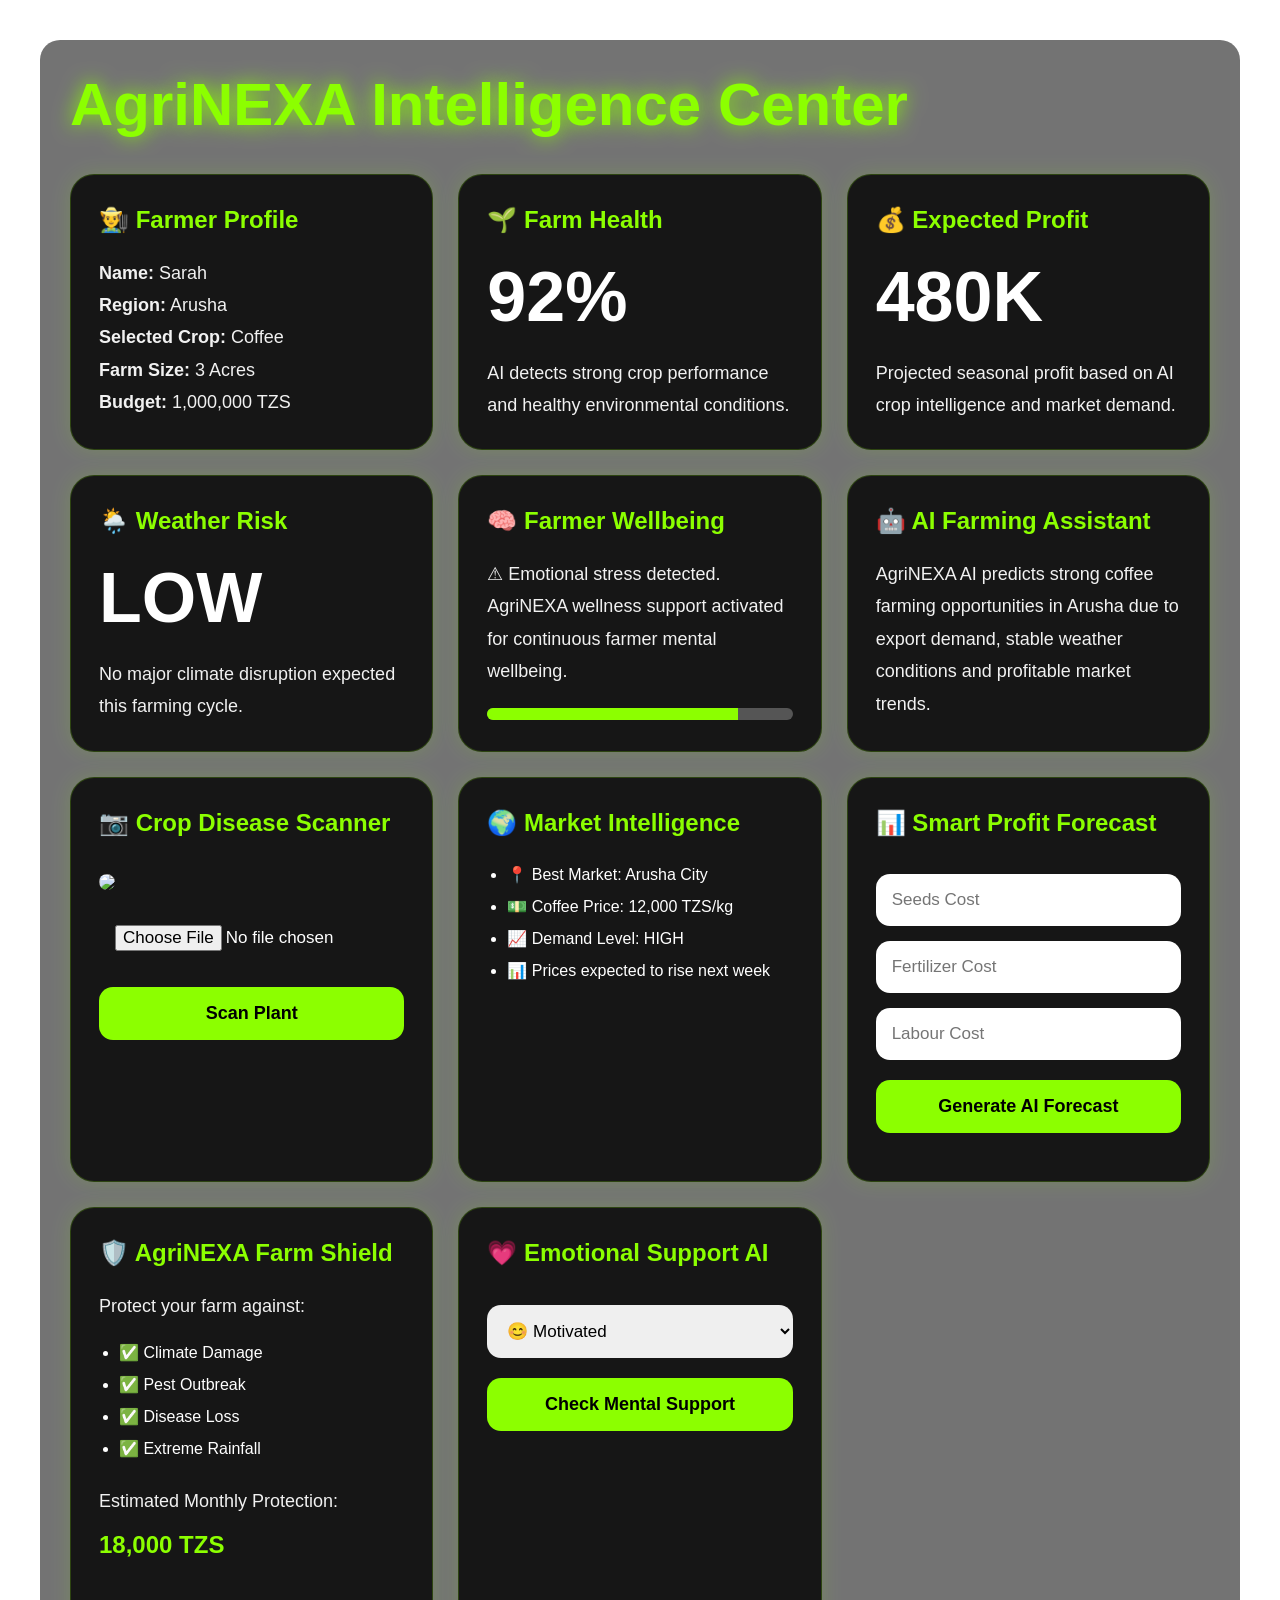
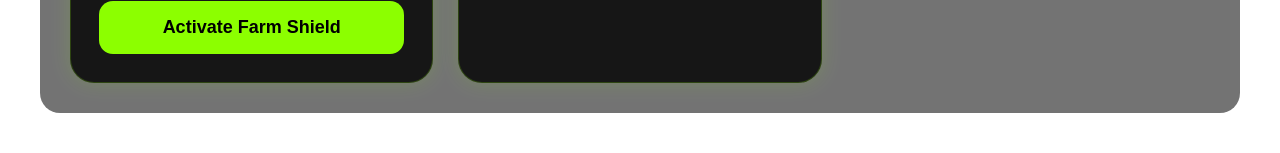
==== commit 5b4ec093: "cute" ====
--- a/index.html
+++ b/index.html
@@ -6,148 +6,110 @@
 
 <title>AgriNEXA AI</title>
 
-<link href="https://fonts.googleapis.com/css2?family=Poppins:wght@300;400;500;600;700;800&display=swap" rel="stylesheet">
-
 <style>
 
 *{
 margin:0;
 padding:0;
 box-sizing:border-box;
-font-family:'Poppins',sans-serif;
+font-family:Arial, sans-serif;
 }
 
 body{
-background:url('https://images.unsplash.com/photo-1500382017468-9049fed747ef?q=80&w=1600&auto=format&fit=crop');
-background-size:cover;
-background-position:center;
-background-attachment:fixed;
+background:url('https://images.unsplash.com/photo-1500382017468-9049fed747ef?q=80&w=1600&auto=format&fit=crop') no-repeat center center/cover;
 min-height:100vh;
-overflow-x:hidden;
-padding:20px;
+padding:40px;
+color:white;
 }
 
 .overlay{
-position:fixed;
-top:0;
-left:0;
+background:rgba(0,0,0,0.55);
+min-height:100vh;
+padding:30px;
+border-radius:20px;
+backdrop-filter:blur(6px);
+}
+
+h1{
+font-size:60px;
+color:#8cff00;
+margin-bottom:35px;
+font-weight:bold;
+text-shadow:0 0 20px #8cff00;
+}
+
+.grid{
+display:grid;
+grid-template-columns:repeat(auto-fit,minmax(320px,1fr));
+gap:25px;
+}
+
+.card{
+background:rgba(10,10,10,0.88);
+padding:28px;
+border-radius:24px;
+border:1px solid rgba(140,255,0,0.2);
+box-shadow:0 0 20px rgba(140,255,0,0.15);
+transition:0.3s;
+}
+
+.card:hover{
+transform:translateY(-6px);
+box-shadow:0 0 35px rgba(140,255,0,0.4);
+}
+
+.card h2{
+color:#8cff00;
+font-size:24px;
+margin-bottom:20px;
+line-height:1.4;
+}
+
+.big{
+font-size:70px;
+font-weight:bold;
+margin:20px 0;
+}
+
+p{
+line-height:1.8;
+font-size:18px;
+color:#f1f1f1;
+}
+
+ul{
+margin-top:15px;
+line-height:2;
+padding-left:20px;
+}
+
+input,
+select{
 width:100%;
-height:100%;
-background:rgba(0,0,0,0.45);
-z-index:-1;
-}
-
-.center{
-display:flex;
-justify-content:center;
-align-items:center;
-min-height:100vh;
-}
-
-.card{
-width:100%;
-max-width:680px;
-background:rgba(15,15,15,0.92);
-border-radius:32px;
-padding:45px;
-box-shadow:0 0 40px rgba(124,255,69,0.35);
-backdrop-filter:blur(12px);
-}
-
-.logo{
-font-size:62px;
-font-weight:800;
-color:#7CFF45;
-text-align:center;
-margin-bottom:10px;
-}
-
-.subtitle{
-text-align:center;
-color:white;
-font-size:23px;
-line-height:1.8;
-margin-bottom:35px;
-}
-
-input,select{
-width:100%;
-padding:18px;
+padding:16px;
+margin-top:15px;
 border:none;
+border-radius:14px;
+font-size:17px;
 outline:none;
-border-radius:16px;
-font-size:18px;
-margin-bottom:20px;
 }
 
 button{
 width:100%;
-padding:18px;
+padding:16px;
+margin-top:20px;
 border:none;
-border-radius:16px;
-background:#7CFF45;
-font-size:22px;
-font-weight:700;
+border-radius:14px;
+background:#8cff00;
+color:black;
+font-size:18px;
+font-weight:bold;
 cursor:pointer;
 transition:0.3s;
 }
 
 button:hover{
-transform:scale(1.02);
-}
-
-.question-box{
-background:#3b3b3b;
-padding:28px;
-border-radius:20px;
-color:white;
-font-size:24px;
-font-weight:600;
-line-height:1.7;
-margin-bottom:20px;
-}
-
-.dashboard{
-display:none;
-padding-top:20px;
-}
-
-.dashboard-title{
-font-size:62px;
-font-weight:800;
-color:#7CFF45;
-margin-bottom:30px;
-}
-
-.grid{
-display:grid;
-grid-template-columns:repeat(auto-fit,minmax(300px,1fr));
-gap:22px;
-}
-
-.box{
-background:rgba(15,15,15,0.92);
-border-radius:28px;
-padding:28px;
-color:white;
-box-shadow:0 0 25px rgba(124,255,69,0.18);
-}
-
-.box h2{
-color:#7CFF45;
-font-size:34px;
-margin-bottom:18px;
-}
-
-.big{
-font-size:58px;
-font-weight:800;
-margin-bottom:10px;
-}
-
-.small{
-font-size:17px;
-line-height:1.8;
+transform:scale(1.03);
 }
 
 .progress{
@@ -155,38 +117,44 @@
 height:12px;
 background:#555;
 border-radius:20px;
+margin-top:20px;
 overflow:hidden;
-margin-top:20px;
-}
-
-.progress-bar{
-width:78%;
+}
+
+.progress div{
 height:100%;
-background:#7CFF45;
-}
-
-.ai-message{
-font-size:18px;
-line-height:1.9;
+width:82%;
+background:#8cff00;
+}
+
+img{
+width:100%;
+border-radius:18px;
 margin-top:15px;
 }
 
-@media(max-width:700px){
-
-.logo{
-font-size:46px;
-}
-
-.dashboard-title{
-font-size:42px;
-}
-
-.card{
-padding:30px;
-}
-
-.question-box{
-font-size:20px;
+.badge{
+display:inline-block;
+padding:10px 18px;
+border-radius:30px;
+background:#8cff00;
+color:black;
+font-weight:bold;
+margin-top:15px;
+}
+
+@media(max-width:768px){
+
+body{
+padding:15px;
+}
+
+h1{
+font-size:38px;
+}
+
+.big{
+font-size:48px;
 }
 
 }
@@ -196,294 +164,237 @@
 
 <body>
 
-<div class="overlay"></div>
-
-<!-- LOGIN PAGE -->
-
-<div class="center" id="loginPage">
-
-<div class="card">
-
-<div style="text-align:center;font-size:60px;">
-🌱
-</div>
-
-<div class="logo">
-AgriNEXA
-</div>
-
-<div class="subtitle">
-AI Copilot for Smart Farming.<br>
-From crop planning to market profit and farmer wellbeing.
-</div>
-
-<input type="email" placeholder="Enter Email">
-
-<input type="password" placeholder="Password">
-
-<button onclick="startOnboarding()">
-Launch Smart Farm
-</button>
-
-</div>
-
-</div>
-
-<!-- ONBOARDING -->
-
-<div class="center" id="onboardingPage" style="display:none;">
-
-<div class="card">
-
-<div class="logo" style="font-size:52px;">
-AgriNEXA AI Assistant
-</div>
-
-<div class="question-box" id="questionBox">
-Loading...
-</div>
-
-<input
-type="text"
-id="answerInput"
-placeholder="Type your answer">
-
-<button onclick="nextQuestion()">
-Continue
-</button>
-
-</div>
-
-</div>
-
-<!-- DASHBOARD -->
-
-<div class="dashboard" id="dashboardPage">
-
-<div class="dashboard-title">
-AgriNEXA Intelligence Center
-</div>
+<div class="overlay">
+
+<h1>AgriNEXA Intelligence Center</h1>
 
 <div class="grid">
 
-<div class="box">
+<!-- PROFILE -->
+
+<div class="card">
 
 <h2>👨‍🌾 Farmer Profile</h2>
 
-<div class="small">
-
-<b>Name:</b>
-<span id="farmerName"></span>
-
-<br><br>
-
-<b>Region:</b>
-<span id="regionName"></span>
-
-<br><br>
-
-<b>Selected Crop:</b>
-<span id="cropResult"></span>
-
-<br><br>
-
-<b>Budget:</b>
-<span id="budgetName"></span>
-
-</div>
-
-</div>
-
-<div class="box">
+<p><b>Name:</b> Sarah</p>
+<p><b>Region:</b> Arusha</p>
+<p><b>Selected Crop:</b> Coffee</p>
+<p><b>Farm Size:</b> 3 Acres</p>
+<p><b>Budget:</b> 1,000,000 TZS</p>
+
+</div>
+
+<!-- HEALTH -->
+
+<div class="card">
 
 <h2>🌱 Farm Health</h2>
 
-<div class="big" id="farmHealth">
-92%
-</div>
-
-<div class="small">
+<div class="big">92%</div>
+
+<p>
 AI detects strong crop performance and healthy environmental conditions.
-</div>
-
-</div>
-
-<div class="box">
+</p>
+
+</div>
+
+<!-- PROFIT -->
+
+<div class="card">
 
 <h2>💰 Expected Profit</h2>
 
-<div class="big" id="profitForecast">
-460K
-</div>
-
-<div class="small">
+<div class="big">480K</div>
+
+<p>
 Projected seasonal profit based on AI crop intelligence and market demand.
-</div>
-
-</div>
-
-<div class="box">
-
-<h2>🌦 Weather Risk</h2>
-
-<div class="big" id="weatherRisk">
-LOW
-</div>
-
-<div class="small">
+</p>
+
+</div>
+
+<!-- WEATHER -->
+
+<div class="card">
+
+<h2>🌦️ Weather Risk</h2>
+
+<div class="big">LOW</div>
+
+<p>
 No major climate disruption expected this farming cycle.
-</div>
-
-</div>
-
-<div class="box">
+</p>
+
+</div>
+
+<!-- WELLBEING -->
+
+<div class="card">
 
 <h2>🧠 Farmer Wellbeing</h2>
 
-<div
-class="small"
-id="wellbeingStatus">
-
-Stable emotional condition detected.
-
-</div>
+<p>
+⚠ Emotional stress detected.
+AgriNEXA wellness support activated for continuous farmer mental wellbeing.
+</p>
 
 <div class="progress">
-<div class="progress-bar"></div>
-</div>
-
-</div>
-
-<div class="box">
+<div></div>
+</div>
+
+</div>
+
+<!-- AI ASSISTANT -->
+
+<div class="card">
 
 <h2>🤖 AI Farming Assistant</h2>
 
-<div
-class="ai-message"
-id="aiMessage">
-
-AI analysis loading...
-
-</div>
-
-</div>
-
-<div class="box">
-
-<h2>📸 Crop Disease Scanner</h2>
-
-<img
-src="https://images.unsplash.com/photo-1464226184884-fa280b87c399?q=80&w=1200&auto=format&fit=crop"
-style="
-width:100%;
-border-radius:20px;
-margin-bottom:18px;
-">
+<p>
+AgriNEXA AI predicts strong coffee farming opportunities in Arusha due to export demand, stable weather conditions and profitable market trends.
+</p>
+
+</div>
+
+<!-- SCANNER -->
+
+<div class="card">
+
+<h2>📷 Crop Disease Scanner</h2>
+
+<img src="https://images.unsplash.com/photo-1542838132-92c53300491e?q=80&w=1200&auto=format&fit=crop">
 
 <input type="file">
 
-<button style="margin-top:10px;">
+<button onclick="scanPlant()">
 Scan Plant
 </button>
 
-</div>
-
-<div class="box">
+<p id="scanResult" style="margin-top:20px;"></p>
+
+</div>
+
+<!-- MARKET -->
+
+<div class="card">
 
 <h2>🌍 Market Intelligence</h2>
 
-<div class="small">
-
-📍 Best Market: Arusha City
-
-<br><br>
-
-💵 Coffee Price: 12,000 TZS/kg
-
-<br><br>
-
-📈 Demand Level: HIGH
-
-<br><br>
-
-📊 Prices expected to rise next week
-
-</div>
-
-</div>
-
-<div class="box">
+<ul>
+<li>📍 Best Market: Arusha City</li>
+<li>💵 Coffee Price: 12,000 TZS/kg</li>
+<li>📈 Demand Level: HIGH</li>
+<li>📊 Prices expected to rise next week</li>
+</ul>
+
+</div>
+
+<!-- PROFIT FORECAST -->
+
+<div class="card">
 
 <h2>📊 Smart Profit Forecast</h2>
 
-<input type="number" placeholder="Seeds Cost">
-
-<input type="number" placeholder="Fertilizer Cost">
-
-<input type="number" placeholder="Labour Cost">
-
-<button>
+<input type="number" id="seed" placeholder="Seeds Cost">
+
+<input type="number" id="fertilizer" placeholder="Fertilizer Cost">
+
+<input type="number" id="labour" placeholder="Labour Cost">
+
+<button onclick="generateForecast()">
 Generate AI Forecast
 </button>
 
-</div>
-
-<div class="box">
-
-<h2>🛡 AgriNEXA Farm Shield</h2>
-
-<div class="small">
-
-✅ Climate Damage Protection
-
-<br><br>
-
-✅ Pest Outbreak Protection
-
-<br><br>
-
-✅ Disease Loss Protection
-
-<br><br>
-
-✅ Extreme Rainfall Coverage
-
-<br><br>
-
-💵 Monthly Protection:
+<p id="forecastResult" style="margin-top:20px;"></p>
+
+</div>
+
+<!-- INSURANCE -->
+
+<div class="card">
+
+<h2>🛡️ AgriNEXA Farm Shield</h2>
+
+<div id="insuranceInactive">
+
+<p style="line-height:1.8;">
+Protect your farm against:
+</p>
+
+<ul>
+<li>✅ Climate Damage</li>
+<li>✅ Pest Outbreak</li>
+<li>✅ Disease Loss</li>
+<li>✅ Extreme Rainfall</li>
+</ul>
+
+<p style="margin-top:20px;">
+Estimated Monthly Protection:
+</p>
+
+<h2 style="margin-top:10px;">
 18,000 TZS
-
-</div>
-
-<button style="margin-top:20px;">
+</h2>
+
+<button onclick="activateInsurance()">
 Activate Farm Shield
 </button>
 
 </div>
 
-<div class="box">
+<div id="insuranceActive" style="display:none;">
+
+<div class="badge">
+INSURANCE ACTIVE ✅
+</div>
+
+<ul style="margin-top:20px;">
+<li>✅ Climate Damage Protection</li>
+<li>✅ Pest Outbreak Protection</li>
+<li>✅ Disease Loss Coverage</li>
+<li>✅ Extreme Rainfall Coverage</li>
+<li>✅ Crop Failure Support</li>
+</ul>
+
+<p style="margin-top:20px;">
+AI recommends protection due to seasonal weather uncertainty and changing rainfall patterns in your farming region.
+</p>
+
+<div style="
+margin-top:20px;
+padding:15px;
+background:rgba(140,255,0,0.12);
+border-radius:12px;
+color:#8cff00;
+font-weight:bold;
+">
+Monthly Protection Active:
+18,000 TZS
+</div>
+
+</div>
+
+</div>
+
+<!-- EMOTIONAL AI -->
+
+<div class="card">
 
 <h2>💗 Emotional Support AI</h2>
 
-<select>
+<select id="mood">
 
 <option>😊 Motivated</option>
-
-<option>😟 Stressed</option>
-
+<option>😔 Stressed</option>
+<option>😟 Worried</option>
 <option>😴 Tired</option>
 
-<option>😔 Worried</option>
-
 </select>
 
-<button>
+<button onclick="mentalSupport()">
 Check Mental Support
 </button>
 
-<div class="small" style="margin-top:20px;">
-AgriNEXA wellness support ready.
-</div>
+<p id="mentalResult" style="margin-top:20px;"></p>
 
 </div>
 
@@ -493,230 +404,80 @@
 
 <script>
 
-const loginPage =
-document.getElementById("loginPage");
-
-const onboardingPage =
-document.getElementById("onboardingPage");
-
-const dashboardPage =
-document.getElementById("dashboardPage");
-
-const questionBox =
-document.getElementById("questionBox");
-
-const answerInput =
-document.getElementById("answerInput");
-
-const farmerName =
-document.getElementById("farmerName");
-
-const regionName =
-document.getElementById("regionName");
-
-const budgetName =
-document.getElementById("budgetName");
-
-const cropResult =
-document.getElementById("cropResult");
-
-const farmHealth =
-document.getElementById("farmHealth");
-
-const weatherRisk =
-document.getElementById("weatherRisk");
-
-const profitForecast =
-document.getElementById("profitForecast");
-
-const wellbeingStatus =
-document.getElementById("wellbeingStatus");
-
-const aiMessage =
-document.getElementById("aiMessage");
-
-let farmerData = {};
-
-const questions = [
-
-{
-key:"name",
-question:"🤖 Hello farmer. I am AgriNEXA AI, your smart farming assistant for crop planning, profit prediction, farmer wellbeing and farm protection.<br><br>👋 First, what is your name?"
-},
-
-{
-key:"region",
-question:"📍 Which region are you farming in?"
-},
-
-{
-key:"crop",
-question:"🌱 Which crop would you like to grow this season?"
-},
-
-{
-key:"budget",
-question:"💰 What is your estimated farming budget?"
-},
-
-{
-key:"feeling",
-question:"💭 How are you feeling about this farming season?"
-}
-
-];
-
-let currentQuestion = 0;
-
-function startOnboarding(){
-
-loginPage.style.display = "none";
-
-dashboardPage.style.display = "none";
-
-onboardingPage.style.display = "flex";
-
-currentQuestion = 0;
-
-questionBox.innerHTML =
-questions[currentQuestion].question;
-
-answerInput.value = "";
-
-}
-
-function nextQuestion(){
-
-const answer =
-answerInput.value.trim();
-
-if(answer === ""){
-
-alert("Please answer first.");
-
-return;
-
-}
-
-farmerData[
-questions[currentQuestion].key
-] = answer;
-
-currentQuestion++;
-
-if(currentQuestion < questions.length){
-
-questionBox.innerHTML =
-questions[currentQuestion].question;
-
-answerInput.value = "";
-
-}
+function scanPlant(){
+
+document.getElementById("scanResult").innerHTML =
+"✅ AI Analysis Complete: Disease Risk LOW. Plant health stable.";
+
+}
+
+function generateForecast(){
+
+let seed =
+Number(document.getElementById("seed").value);
+
+let fertilizer =
+Number(document.getElementById("fertilizer").value);
+
+let labour =
+Number(document.getElementById("labour").value);
+
+let total =
+seed + fertilizer + labour;
+
+let profit =
+650000 - total;
+
+document.getElementById("forecastResult").innerHTML =
+"📈 Estimated Seasonal Profit: " + profit.toLocaleString() + " TZS";
+
+}
+
+function activateInsurance(){
+
+document.getElementById("insuranceInactive").style.display = "none";
+
+document.getElementById("insuranceActive").style.display = "block";
+
+}
+
+function mentalSupport(){
+
+let mood =
+document.getElementById("mood").value;
+
+let result = "";
+
+if(mood.includes("Motivated")){
+
+result =
+"🔥 Excellent mindset detected. AgriNEXA recommends expanding crop production this season.";
+
+}
+
+else if(mood.includes("Stressed")){
+
+result =
+"🧠 Wellness support activated. AI recommends reducing workload pressure and improving rest periods.";
+
+}
+
+else if(mood.includes("Worried")){
+
+result =
+"💡 AI detected financial concern patterns. Market demand forecast remains positive.";
+
+}
+
 else{
 
-generateDashboard();
-
-}
-
-}
-
-function generateDashboard(){
-
-onboardingPage.style.display = "none";
-
-dashboardPage.style.display = "block";
-
-farmerName.innerHTML =
-farmerData.name;
-
-regionName.innerHTML =
-farmerData.region;
-
-budgetName.innerHTML =
-farmerData.budget;
-
-cropResult.innerHTML =
-farmerData.crop;
-
-const crop =
-farmerData.crop.toLowerCase();
-
-if(crop.includes("coffee")){
-
-farmHealth.innerHTML = "92%";
-
-weatherRisk.innerHTML = "LOW";
-
-profitForecast.innerHTML = "480K";
-
-aiMessage.innerHTML =
-"AgriNEXA AI predicts strong coffee farming opportunities in " +
-farmerData.region +
-" due to export demand, stable weather conditions and profitable market trends.";
-
-}
-else if(crop.includes("maize")){
-
-farmHealth.innerHTML = "85%";
-
-weatherRisk.innerHTML = "MEDIUM";
-
-profitForecast.innerHTML = "320K";
-
-aiMessage.innerHTML =
-"AI analysis shows maize farming in " +
-farmerData.region +
-" has stable seasonal demand and moderate climate risk.";
-
-}
-else{
-
-farmHealth.innerHTML = "88%";
-
-weatherRisk.innerHTML = "LOW";
-
-profitForecast.innerHTML = "400K";
-
-aiMessage.innerHTML =
-"AgriNEXA AI predicts positive farming potential in " +
-farmerData.region + ".";
-
-}
-
-const feeling =
-farmerData.feeling.toLowerCase();
-
-if(
-feeling.includes("stress") ||
-feeling.includes("worried") ||
-feeling.includes("tired")
-){
-
-wellbeingStatus.innerHTML =
-"⚠ Emotional stress detected. AgriNEXA wellness support activated for continuous farmer mental wellbeing.";
-
-}
-else{
-
-wellbeingStatus.innerHTML =
-"✅ Farmer wellbeing stable and emotionally supported.";
-
-}
-
-window.scrollTo({
-top:0,
-behavior:"smooth"
-});
-
-}
-
-window.onload = function(){
-
-loginPage.style.display = "flex";
-
-onboardingPage.style.display = "none";
-
-dashboardPage.style.display = "none";
+result =
+"🌙 AI recommends proper rest and balanced work schedules for healthy farming performance.";
+
+}
+
+document.getElementById("mentalResult").innerHTML =
+result;
 
 }
 
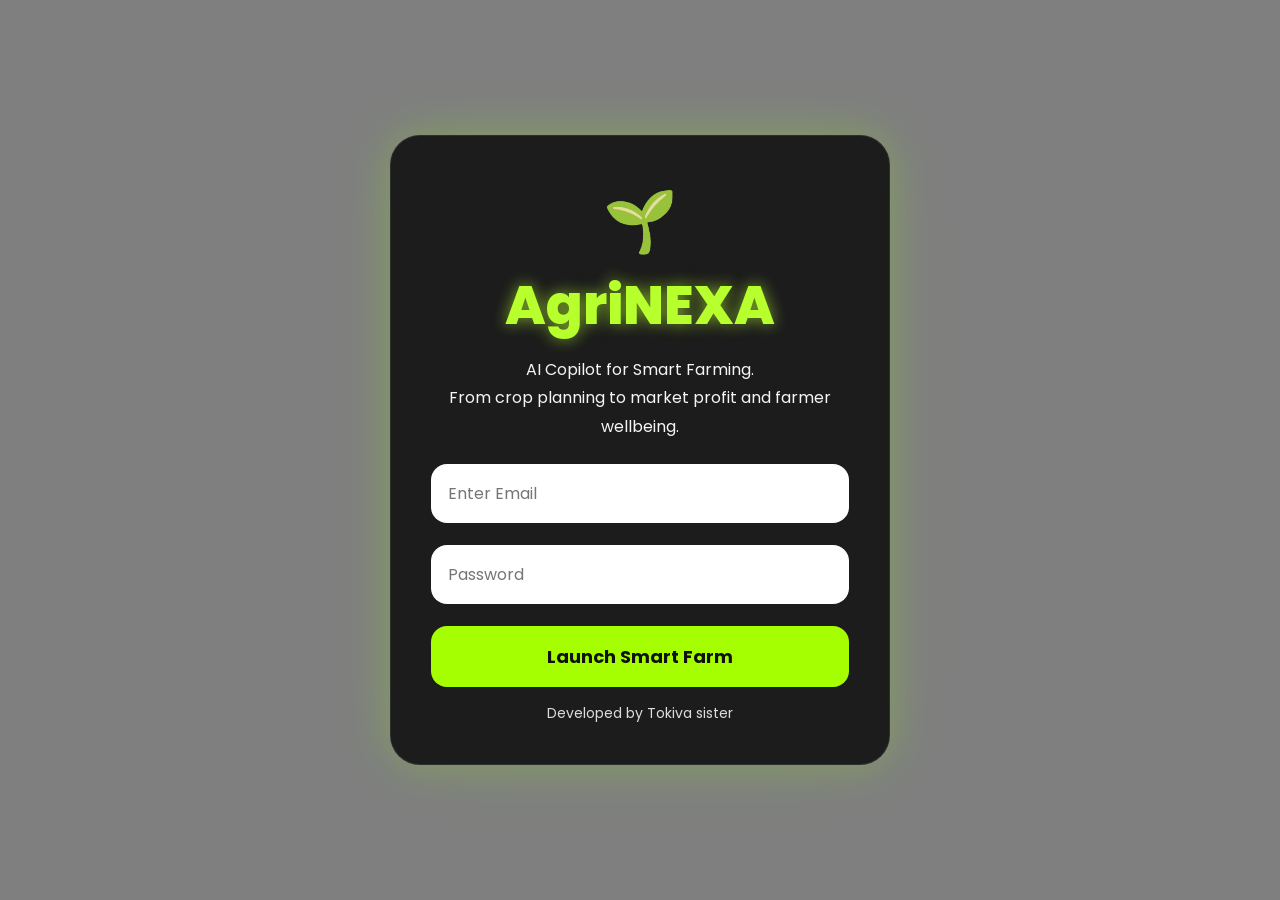
==== commit 5906637f: "sweet" ====
--- a/index.html
+++ b/index.html
@@ -1,487 +1,60 @@
+<!-- index.html -->
+
 <!DOCTYPE html>
 <html lang="en">
 <head>
+
 <meta charset="UTF-8">
 <meta name="viewport" content="width=device-width, initial-scale=1.0">
 
-<title>AgriNEXA AI</title>
+<title>AgriNEXA Login</title>
 
-<style>
+<link rel="stylesheet" href="style.css">
 
-*{
-margin:0;
-padding:0;
-box-sizing:border-box;
-font-family:Arial, sans-serif;
-}
-
-body{
-background:url('https://images.unsplash.com/photo-1500382017468-9049fed747ef?q=80&w=1600&auto=format&fit=crop') no-repeat center center/cover;
-min-height:100vh;
-padding:40px;
-color:white;
-}
-
-.overlay{
-background:rgba(0,0,0,0.55);
-min-height:100vh;
-padding:30px;
-border-radius:20px;
-backdrop-filter:blur(6px);
-}
-
-h1{
-font-size:60px;
-color:#8cff00;
-margin-bottom:35px;
-font-weight:bold;
-text-shadow:0 0 20px #8cff00;
-}
-
-.grid{
-display:grid;
-grid-template-columns:repeat(auto-fit,minmax(320px,1fr));
-gap:25px;
-}
-
-.card{
-background:rgba(10,10,10,0.88);
-padding:28px;
-border-radius:24px;
-border:1px solid rgba(140,255,0,0.2);
-box-shadow:0 0 20px rgba(140,255,0,0.15);
-transition:0.3s;
-}
-
-.card:hover{
-transform:translateY(-6px);
-box-shadow:0 0 35px rgba(140,255,0,0.4);
-}
-
-.card h2{
-color:#8cff00;
-font-size:24px;
-margin-bottom:20px;
-line-height:1.4;
-}
-
-.big{
-font-size:70px;
-font-weight:bold;
-margin:20px 0;
-}
-
-p{
-line-height:1.8;
-font-size:18px;
-color:#f1f1f1;
-}
-
-ul{
-margin-top:15px;
-line-height:2;
-padding-left:20px;
-}
-
-input,
-select{
-width:100%;
-padding:16px;
-margin-top:15px;
-border:none;
-border-radius:14px;
-font-size:17px;
-outline:none;
-}
-
-button{
-width:100%;
-padding:16px;
-margin-top:20px;
-border:none;
-border-radius:14px;
-background:#8cff00;
-color:black;
-font-size:18px;
-font-weight:bold;
-cursor:pointer;
-transition:0.3s;
-}
-
-button:hover{
-transform:scale(1.03);
-}
-
-.progress{
-width:100%;
-height:12px;
-background:#555;
-border-radius:20px;
-margin-top:20px;
-overflow:hidden;
-}
-
-.progress div{
-height:100%;
-width:82%;
-background:#8cff00;
-}
-
-img{
-width:100%;
-border-radius:18px;
-margin-top:15px;
-}
-
-.badge{
-display:inline-block;
-padding:10px 18px;
-border-radius:30px;
-background:#8cff00;
-color:black;
-font-weight:bold;
-margin-top:15px;
-}
-
-@media(max-width:768px){
-
-body{
-padding:15px;
-}
-
-h1{
-font-size:38px;
-}
-
-.big{
-font-size:48px;
-}
-
-}
-
-</style>
 </head>
 
 <body>
 
-<div class="overlay">
+<div class="main-container">
 
-<h1>AgriNEXA Intelligence Center</h1>
+<div class="glass-card">
 
-<div class="grid">
-
-<!-- PROFILE -->
-
-<div class="card">
-
-<h2>👨‍🌾 Farmer Profile</h2>
-
-<p><b>Name:</b> Sarah</p>
-<p><b>Region:</b> Arusha</p>
-<p><b>Selected Crop:</b> Coffee</p>
-<p><b>Farm Size:</b> 3 Acres</p>
-<p><b>Budget:</b> 1,000,000 TZS</p>
-
+<div class="logo">
+🌱
 </div>
 
-<!-- HEALTH -->
+<h1 class="title">
+AgriNEXA
+</h1>
 
-<div class="card">
+<p class="subtitle">
 
-<h2>🌱 Farm Health</h2>
+AI Copilot for Smart Farming.<br>
+From crop planning to market profit and farmer wellbeing.
 
-<div class="big">92%</div>
-
-<p>
-AI detects strong crop performance and healthy environmental conditions.
 </p>
 
+<div class="input-box">
+<input type="email" placeholder="Enter Email">
 </div>
 
-<!-- PROFIT -->
-
-<div class="card">
-
-<h2>💰 Expected Profit</h2>
-
-<div class="big">480K</div>
-
-<p>
-Projected seasonal profit based on AI crop intelligence and market demand.
-</p>
-
+<div class="input-box">
+<input type="password" placeholder="Password">
 </div>
 
-<!-- WEATHER -->
+<button class="btn" onclick="window.location.href='onboarding.html'">
 
-<div class="card">
+Launch Smart Farm
 
-<h2>🌦️ Weather Risk</h2>
-
-<div class="big">LOW</div>
-
-<p>
-No major climate disruption expected this farming cycle.
-</p>
-
-</div>
-
-<!-- WELLBEING -->
-
-<div class="card">
-
-<h2>🧠 Farmer Wellbeing</h2>
-
-<p>
-⚠ Emotional stress detected.
-AgriNEXA wellness support activated for continuous farmer mental wellbeing.
-</p>
-
-<div class="progress">
-<div></div>
-</div>
-
-</div>
-
-<!-- AI ASSISTANT -->
-
-<div class="card">
-
-<h2>🤖 AI Farming Assistant</h2>
-
-<p>
-AgriNEXA AI predicts strong coffee farming opportunities in Arusha due to export demand, stable weather conditions and profitable market trends.
-</p>
-
-</div>
-
-<!-- SCANNER -->
-
-<div class="card">
-
-<h2>📷 Crop Disease Scanner</h2>
-
-<img src="https://images.unsplash.com/photo-1542838132-92c53300491e?q=80&w=1200&auto=format&fit=crop">
-
-<input type="file">
-
-<button onclick="scanPlant()">
-Scan Plant
 </button>
 
-<p id="scanResult" style="margin-top:20px;"></p>
-
-</div>
-
-<!-- MARKET -->
-
-<div class="card">
-
-<h2>🌍 Market Intelligence</h2>
-
-<ul>
-<li>📍 Best Market: Arusha City</li>
-<li>💵 Coffee Price: 12,000 TZS/kg</li>
-<li>📈 Demand Level: HIGH</li>
-<li>📊 Prices expected to rise next week</li>
-</ul>
-
-</div>
-
-<!-- PROFIT FORECAST -->
-
-<div class="card">
-
-<h2>📊 Smart Profit Forecast</h2>
-
-<input type="number" id="seed" placeholder="Seeds Cost">
-
-<input type="number" id="fertilizer" placeholder="Fertilizer Cost">
-
-<input type="number" id="labour" placeholder="Labour Cost">
-
-<button onclick="generateForecast()">
-Generate AI Forecast
-</button>
-
-<p id="forecastResult" style="margin-top:20px;"></p>
-
-</div>
-
-<!-- INSURANCE -->
-
-<div class="card">
-
-<h2>🛡️ AgriNEXA Farm Shield</h2>
-
-<div id="insuranceInactive">
-
-<p style="line-height:1.8;">
-Protect your farm against:
+<p class="small-text">
+Developed by Tokiva sister
 </p>
-
-<ul>
-<li>✅ Climate Damage</li>
-<li>✅ Pest Outbreak</li>
-<li>✅ Disease Loss</li>
-<li>✅ Extreme Rainfall</li>
-</ul>
-
-<p style="margin-top:20px;">
-Estimated Monthly Protection:
-</p>
-
-<h2 style="margin-top:10px;">
-18,000 TZS
-</h2>
-
-<button onclick="activateInsurance()">
-Activate Farm Shield
-</button>
-
-</div>
-
-<div id="insuranceActive" style="display:none;">
-
-<div class="badge">
-INSURANCE ACTIVE ✅
-</div>
-
-<ul style="margin-top:20px;">
-<li>✅ Climate Damage Protection</li>
-<li>✅ Pest Outbreak Protection</li>
-<li>✅ Disease Loss Coverage</li>
-<li>✅ Extreme Rainfall Coverage</li>
-<li>✅ Crop Failure Support</li>
-</ul>
-
-<p style="margin-top:20px;">
-AI recommends protection due to seasonal weather uncertainty and changing rainfall patterns in your farming region.
-</p>
-
-<div style="
-margin-top:20px;
-padding:15px;
-background:rgba(140,255,0,0.12);
-border-radius:12px;
-color:#8cff00;
-font-weight:bold;
-">
-Monthly Protection Active:
-18,000 TZS
-</div>
 
 </div>
 
 </div>
 
-<!-- EMOTIONAL AI -->
-
-<div class="card">
-
-<h2>💗 Emotional Support AI</h2>
-
-<select id="mood">
-
-<option>😊 Motivated</option>
-<option>😔 Stressed</option>
-<option>😟 Worried</option>
-<option>😴 Tired</option>
-
-</select>
-
-<button onclick="mentalSupport()">
-Check Mental Support
-</button>
-
-<p id="mentalResult" style="margin-top:20px;"></p>
-
-</div>
-
-</div>
-
-</div>
-
-<script>
-
-function scanPlant(){
-
-document.getElementById("scanResult").innerHTML =
-"✅ AI Analysis Complete: Disease Risk LOW. Plant health stable.";
-
-}
-
-function generateForecast(){
-
-let seed =
-Number(document.getElementById("seed").value);
-
-let fertilizer =
-Number(document.getElementById("fertilizer").value);
-
-let labour =
-Number(document.getElementById("labour").value);
-
-let total =
-seed + fertilizer + labour;
-
-let profit =
-650000 - total;
-
-document.getElementById("forecastResult").innerHTML =
-"📈 Estimated Seasonal Profit: " + profit.toLocaleString() + " TZS";
-
-}
-
-function activateInsurance(){
-
-document.getElementById("insuranceInactive").style.display = "none";
-
-document.getElementById("insuranceActive").style.display = "block";
-
-}
-
-function mentalSupport(){
-
-let mood =
-document.getElementById("mood").value;
-
-let result = "";
-
-if(mood.includes("Motivated")){
-
-result =
-"🔥 Excellent mindset detected. AgriNEXA recommends expanding crop production this season.";
-
-}
-
-else if(mood.includes("Stressed")){
-
-result =
-"🧠 Wellness support activated. AI recommends reducing workload pressure and improving rest periods.";
-
-}
-
-else if(mood.includes("Worried")){
-
-result =
-"💡 AI detected financial concern patterns. Market demand forecast remains positive.";
-
-}
-
-else{
-
-result =
-"🌙 AI recommends proper rest and balanced work schedules for healthy farming performance.";
-
-}
-
-document.getElementById("mentalResult").innerHTML =
-result;
-
-}
-
-</script>
-
 </body>
 </html>
--- a/style.css
+++ b/style.css
@@ -0,0 +1,441 @@
+/* style.css */
+
+@import url('https://fonts.googleapis.com/css2?family=Poppins:wght@300;400;500;600;700;800&display=swap');
+
+*{
+margin:0;
+padding:0;
+box-sizing:border-box;
+font-family:'Poppins',sans-serif;
+}
+
+body{
+
+min-height:100vh;
+
+display:flex;
+
+justify-content:center;
+
+align-items:center;
+
+background:url('https://images.unsplash.com/photo-1500382017468-9049fed747ef?q=80&w=1920&auto=format&fit=crop') no-repeat center center/cover;
+
+position:relative;
+
+overflow-x:hidden;
+
+padding:30px;
+
+}
+
+body::before{
+
+content:"";
+
+position:absolute;
+
+inset:0;
+
+background:rgba(0,0,0,0.50);
+
+backdrop-filter:blur(3px);
+
+}
+
+.main-container{
+
+position:relative;
+
+z-index:2;
+
+width:100%;
+
+display:flex;
+
+justify-content:center;
+
+align-items:center;
+
+}
+
+.glass-card{
+
+width:500px;
+
+background:rgba(10,10,10,0.84);
+
+border:1px solid rgba(255,255,255,0.08);
+
+border-radius:30px;
+
+padding:40px;
+
+box-shadow:
+0 0 40px rgba(157,255,0,0.20),
+0 0 90px rgba(157,255,0,0.08);
+
+animation:fadeUp 1s ease;
+
+}
+
+@keyframes fadeUp{
+
+from{
+opacity:0;
+transform:translateY(25px);
+}
+
+to{
+opacity:1;
+transform:translateY(0);
+}
+
+}
+
+.logo{
+
+text-align:center;
+
+font-size:60px;
+
+margin-bottom:10px;
+
+}
+
+.title{
+
+text-align:center;
+
+font-size:54px;
+
+font-weight:800;
+
+color:#b7ff2d;
+
+line-height:1.1;
+
+text-shadow:0 0 15px rgba(183,255,45,0.6);
+
+}
+
+.subtitle{
+
+text-align:center;
+
+color:#f5f5f5;
+
+margin-top:20px;
+
+line-height:1.8;
+
+font-size:16px;
+
+}
+
+.input-box{
+
+width:100%;
+
+margin-top:22px;
+
+}
+
+.input-box input,
+.input-box select{
+
+width:100%;
+
+padding:17px;
+
+border:none;
+
+outline:none;
+
+border-radius:16px;
+
+background:white;
+
+font-size:16px;
+
+}
+
+.btn{
+
+width:100%;
+
+margin-top:22px;
+
+padding:17px;
+
+border:none;
+
+border-radius:16px;
+
+background:#a6ff00;
+
+color:#111;
+
+font-size:18px;
+
+font-weight:700;
+
+cursor:pointer;
+
+transition:0.3s;
+
+}
+
+.btn:hover{
+
+transform:translateY(-2px);
+
+box-shadow:0 0 20px rgba(166,255,0,0.6);
+
+}
+
+.question-box{
+
+margin-top:28px;
+
+background:rgba(255,255,255,0.14);
+
+padding:24px;
+
+border-radius:22px;
+
+color:white;
+
+font-size:24px;
+
+font-weight:600;
+
+line-height:1.7;
+
+text-align:center;
+
+}
+
+.progress{
+
+width:100%;
+
+height:10px;
+
+background:#333;
+
+border-radius:30px;
+
+margin-top:25px;
+
+overflow:hidden;
+
+}
+
+.progress-bar{
+
+height:100%;
+
+width:0%;
+
+background:#a6ff00;
+
+border-radius:30px;
+
+transition:0.4s;
+
+}
+
+.small-text{
+
+text-align:center;
+
+color:#ddd;
+
+margin-top:16px;
+
+font-size:14px;
+
+}
+
+.loading-circle{
+
+width:100px;
+
+height:100px;
+
+border:8px solid rgba(255,255,255,0.15);
+
+border-top:8px solid #a6ff00;
+
+border-radius:50%;
+
+margin:35px auto;
+
+animation:spin 1s linear infinite;
+
+}
+
+@keyframes spin{
+
+100%{
+transform:rotate(360deg);
+}
+
+}
+
+.loading-text{
+
+text-align:center;
+
+color:white;
+
+line-height:2;
+
+font-size:18px;
+
+}
+
+.dashboard{
+
+position:relative;
+
+z-index:2;
+
+width:95%;
+
+padding:20px;
+
+}
+
+.dashboard-title{
+
+text-align:center;
+
+font-size:68px;
+
+color:#b7ff2d;
+
+font-weight:800;
+
+margin-bottom:10px;
+
+text-shadow:0 0 20px rgba(183,255,45,0.6);
+
+}
+
+.welcome{
+
+text-align:center;
+
+color:white;
+
+margin-bottom:35px;
+
+font-size:20px;
+
+line-height:1.7;
+
+}
+
+.grid{
+
+display:grid;
+
+grid-template-columns:repeat(auto-fit,minmax(280px,1fr));
+
+gap:25px;
+
+}
+
+.card{
+
+background:rgba(12,12,12,0.88);
+
+border-radius:25px;
+
+padding:28px;
+
+color:white;
+
+border:1px solid rgba(255,255,255,0.06);
+
+box-shadow:0 0 20px rgba(166,255,0,0.12);
+
+transition:0.3s;
+
+}
+
+.card:hover{
+
+transform:translateY(-6px);
+
+}
+
+.card h2{
+
+color:#b7ff2d;
+
+margin-bottom:20px;
+
+font-size:30px;
+
+}
+
+.card p{
+
+line-height:1.8;
+
+font-size:17px;
+
+}
+
+.big-number{
+
+font-size:70px;
+
+font-weight:800;
+
+margin:15px 0;
+
+}
+
+.upload-img{
+
+width:100%;
+
+border-radius:20px;
+
+margin:15px 0;
+
+}
+
+@media(max-width:768px){
+
+.glass-card{
+
+width:100%;
+
+padding:30px;
+
+}
+
+.title{
+
+font-size:40px;
+
+}
+
+.dashboard-title{
+
+font-size:42px;
+
+}
+
+.question-box{
+
+font-size:20px;
+
+}
+
+}
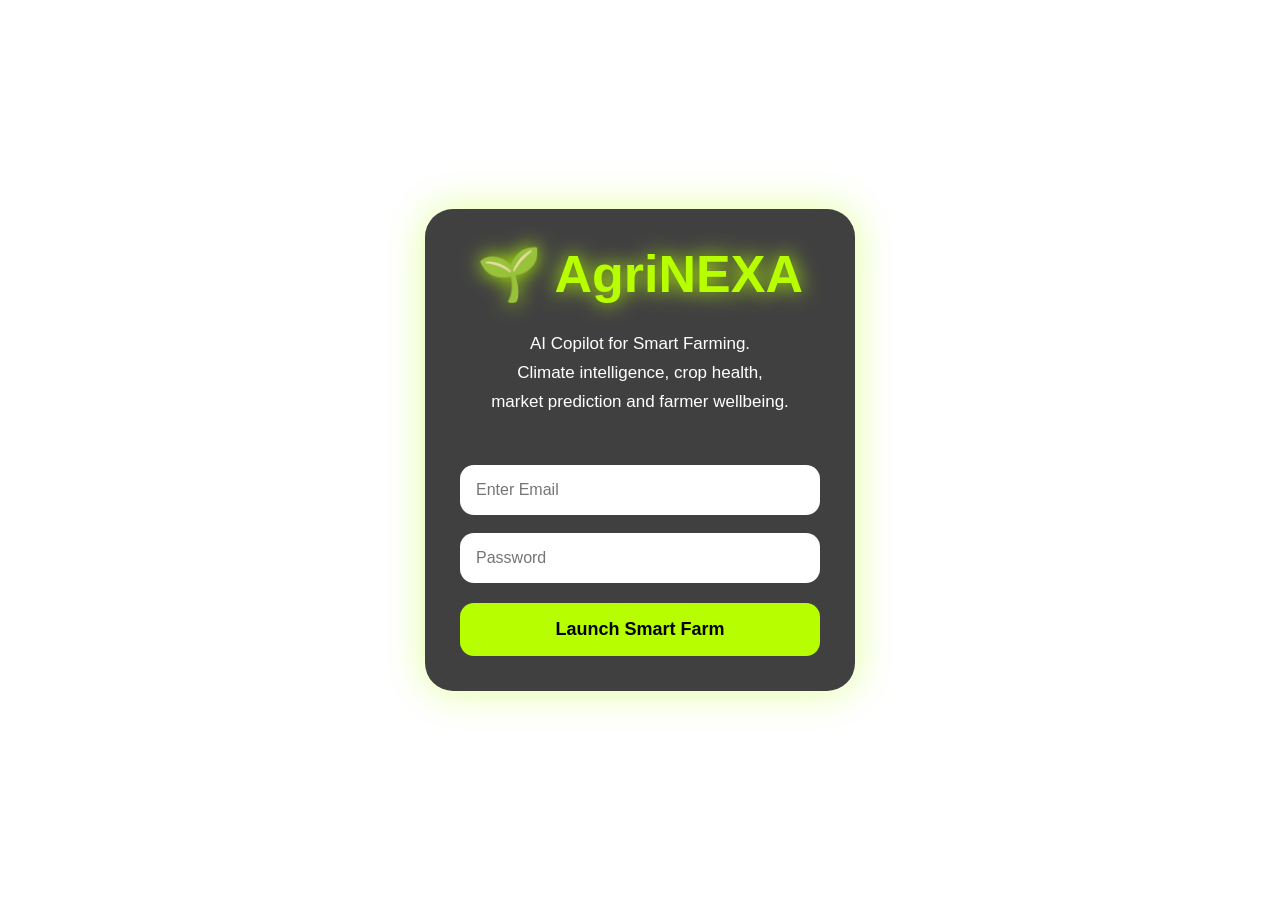
==== commit bac1fdf0: "queen" ====
--- a/index.html
+++ b/index.html
@@ -1,12 +1,8 @@
-<!-- index.html -->
-
 <!DOCTYPE html>
 <html lang="en">
 <head>
-
 <meta charset="UTF-8">
 <meta name="viewport" content="width=device-width, initial-scale=1.0">
-
 <title>AgriNEXA Login</title>
 
 <link rel="stylesheet" href="style.css">
@@ -20,37 +16,26 @@
 <div class="glass-card">
 
 <div class="logo">
-🌱
+🌱 AgriNEXA
 </div>
-
-<h1 class="title">
-AgriNEXA
-</h1>
 
 <p class="subtitle">
 
 AI Copilot for Smart Farming.<br>
-From crop planning to market profit and farmer wellbeing.
+Climate intelligence, crop health,<br>
+market prediction and farmer wellbeing.
 
 </p>
 
-<div class="input-box">
 <input type="email" placeholder="Enter Email">
-</div>
 
-<div class="input-box">
 <input type="password" placeholder="Password">
-</div>
 
-<button class="btn" onclick="window.location.href='onboarding.html'">
+<button onclick="window.location.href='onboarding.html'">
 
 Launch Smart Farm
 
 </button>
-
-<p class="small-text">
-Developed by Tokiva sister
-</p>
 
 </div>
 
--- a/style.css
+++ b/style.css
@@ -1,441 +1,177 @@
-/* style.css */
-
-@import url('https://fonts.googleapis.com/css2?family=Poppins:wght@300;400;500;600;700;800&display=swap');
-
 *{
 margin:0;
 padding:0;
 box-sizing:border-box;
-font-family:'Poppins',sans-serif;
+font-family:Arial, sans-serif;
 }
 
 body{
-
+background:url('farm.jpg');
+background-size:cover;
+background-position:center;
 min-height:100vh;
-
-display:flex;
-
-justify-content:center;
-
-align-items:center;
-
-background:url('https://images.unsplash.com/photo-1500382017468-9049fed747ef?q=80&w=1920&auto=format&fit=crop') no-repeat center center/cover;
-
-position:relative;
-
-overflow-x:hidden;
-
-padding:30px;
-
-}
-
-body::before{
-
-content:"";
-
-position:absolute;
-
-inset:0;
-
-background:rgba(0,0,0,0.50);
-
-backdrop-filter:blur(3px);
-
+color:white;
 }
 
 .main-container{
-
-position:relative;
-
-z-index:2;
-
 width:100%;
-
+min-height:100vh;
 display:flex;
-
 justify-content:center;
-
 align-items:center;
-
+padding:20px;
 }
 
 .glass-card{
-
-width:500px;
-
-background:rgba(10,10,10,0.84);
-
-border:1px solid rgba(255,255,255,0.08);
-
-border-radius:30px;
-
-padding:40px;
-
-box-shadow:
-0 0 40px rgba(157,255,0,0.20),
-0 0 90px rgba(157,255,0,0.08);
-
-animation:fadeUp 1s ease;
-
-}
-
-@keyframes fadeUp{
-
-from{
-opacity:0;
-transform:translateY(25px);
-}
-
-to{
-opacity:1;
-transform:translateY(0);
-}
-
+width:430px;
+max-width:95%;
+background:rgba(0,0,0,0.75);
+border-radius:28px;
+padding:35px;
+backdrop-filter:blur(10px);
+box-shadow:0 0 40px rgba(183,255,0,0.4);
 }
 
 .logo{
-
+font-size:52px;
+font-weight:bold;
+color:#b7ff00;
 text-align:center;
-
-font-size:60px;
-
-margin-bottom:10px;
-
-}
-
-.title{
-
-text-align:center;
-
-font-size:54px;
-
-font-weight:800;
-
-color:#b7ff2d;
-
-line-height:1.1;
-
-text-shadow:0 0 15px rgba(183,255,45,0.6);
-
+margin-bottom:25px;
+text-shadow:0 0 20px #b7ff00;
 }
 
 .subtitle{
-
 text-align:center;
-
-color:#f5f5f5;
-
-margin-top:20px;
-
-line-height:1.8;
-
-font-size:16px;
-
-}
-
-.input-box{
-
-width:100%;
-
-margin-top:22px;
-
-}
-
-.input-box input,
-.input-box select{
-
-width:100%;
-
-padding:17px;
-
-border:none;
-
-outline:none;
-
-border-radius:16px;
-
-background:white;
-
-font-size:16px;
-
-}
-
-.btn{
-
-width:100%;
-
-margin-top:22px;
-
-padding:17px;
-
-border:none;
-
-border-radius:16px;
-
-background:#a6ff00;
-
-color:#111;
-
-font-size:18px;
-
-font-weight:700;
-
-cursor:pointer;
-
-transition:0.3s;
-
-}
-
-.btn:hover{
-
-transform:translateY(-2px);
-
-box-shadow:0 0 20px rgba(166,255,0,0.6);
-
+margin-bottom:30px;
+line-height:1.7;
+font-size:17px;
 }
 
 .question-box{
+background:rgba(255,255,255,0.12);
+border-radius:20px;
+padding:22px;
+line-height:1.8;
+font-size:22px;
+font-weight:bold;
+}
 
-margin-top:28px;
+input,
+select{
+width:100%;
+padding:16px;
+border:none;
+border-radius:14px;
+margin-top:18px;
+font-size:16px;
+}
 
-background:rgba(255,255,255,0.14);
+button{
+width:100%;
+padding:16px;
+border:none;
+border-radius:14px;
+margin-top:20px;
+background:#b7ff00;
+color:black;
+font-size:18px;
+font-weight:bold;
+cursor:pointer;
+transition:0.3s;
+}
 
-padding:24px;
+button:hover{
+transform:scale(1.03);
+}
 
-border-radius:22px;
+.loading-circle{
+width:120px;
+height:120px;
+border:10px solid rgba(255,255,255,0.2);
+border-top:10px solid #b7ff00;
+border-radius:50%;
+margin:30px auto;
+animation:spin 1s linear infinite;
+}
 
-color:white;
+@keyframes spin{
+100%{
+transform:rotate(360deg);
+}
+}
 
-font-size:24px;
+.loading-text{
+text-align:center;
+font-size:22px;
+line-height:1.8;
+}
 
-font-weight:600;
+.dashboard{
+width:100%;
+padding:30px;
+}
 
-line-height:1.7;
+.dashboard-title{
+font-size:65px;
+color:#b7ff00;
+margin-bottom:15px;
+text-shadow:0 0 25px #b7ff00;
+}
 
-text-align:center;
+.welcome{
+font-size:20px;
+line-height:1.8;
+margin-bottom:35px;
+}
 
+.cards{
+display:grid;
+grid-template-columns:repeat(auto-fit,minmax(320px,1fr));
+gap:25px;
+}
+
+.card{
+background:rgba(0,0,0,0.75);
+border-radius:25px;
+padding:25px;
+box-shadow:0 0 20px rgba(183,255,0,0.3);
+}
+
+.card h2{
+color:#b7ff00;
+margin-bottom:20px;
+font-size:34px;
+}
+
+.big-text{
+font-size:70px;
+font-weight:bold;
+margin-bottom:15px;
 }
 
 .progress{
-
 width:100%;
-
-height:10px;
-
-background:#333;
-
-border-radius:30px;
-
-margin-top:25px;
-
+height:12px;
+background:#444;
+border-radius:10px;
 overflow:hidden;
-
+margin-top:15px;
 }
 
 .progress-bar{
-
+width:80%;
 height:100%;
-
-width:0%;
-
-background:#a6ff00;
-
-border-radius:30px;
-
-transition:0.4s;
-
+background:#b7ff00;
 }
 
-.small-text{
-
-text-align:center;
-
-color:#ddd;
-
-margin-top:16px;
-
-font-size:14px;
-
+.image-preview{
+width:100%;
+border-radius:20px;
+margin-top:15px;
 }
 
-.loading-circle{
-
-width:100px;
-
-height:100px;
-
-border:8px solid rgba(255,255,255,0.15);
-
-border-top:8px solid #a6ff00;
-
-border-radius:50%;
-
-margin:35px auto;
-
-animation:spin 1s linear infinite;
-
-}
-
-@keyframes spin{
-
-100%{
-transform:rotate(360deg);
-}
-
-}
-
-.loading-text{
-
-text-align:center;
-
-color:white;
-
-line-height:2;
-
-font-size:18px;
-
-}
-
-.dashboard{
-
-position:relative;
-
-z-index:2;
-
-width:95%;
-
-padding:20px;
-
-}
-
-.dashboard-title{
-
-text-align:center;
-
-font-size:68px;
-
-color:#b7ff2d;
-
-font-weight:800;
-
-margin-bottom:10px;
-
-text-shadow:0 0 20px rgba(183,255,45,0.6);
-
-}
-
-.welcome{
-
-text-align:center;
-
-color:white;
-
-margin-bottom:35px;
-
-font-size:20px;
-
-line-height:1.7;
-
-}
-
-.grid{
-
-display:grid;
-
-grid-template-columns:repeat(auto-fit,minmax(280px,1fr));
-
-gap:25px;
-
-}
-
-.card{
-
-background:rgba(12,12,12,0.88);
-
-border-radius:25px;
-
-padding:28px;
-
-color:white;
-
-border:1px solid rgba(255,255,255,0.06);
-
-box-shadow:0 0 20px rgba(166,255,0,0.12);
-
-transition:0.3s;
-
-}
-
-.card:hover{
-
-transform:translateY(-6px);
-
-}
-
-.card h2{
-
-color:#b7ff2d;
-
-margin-bottom:20px;
-
-font-size:30px;
-
-}
-
-.card p{
-
-line-height:1.8;
-
-font-size:17px;
-
-}
-
-.big-number{
-
-font-size:70px;
-
-font-weight:800;
-
-margin:15px 0;
-
-}
-
-.upload-img{
-
-width:100%;
-
-border-radius:20px;
-
-margin:15px 0;
-
-}
-
-@media(max-width:768px){
-
-.glass-card{
-
-width:100%;
-
-padding:30px;
-
-}
-
-.title{
-
-font-size:40px;
-
-}
-
-.dashboard-title{
-
-font-size:42px;
-
-}
-
-.question-box{
-
-font-size:20px;
-
-}
-
+.success-btn{
+background:green !important;
+color:white !important;
 }
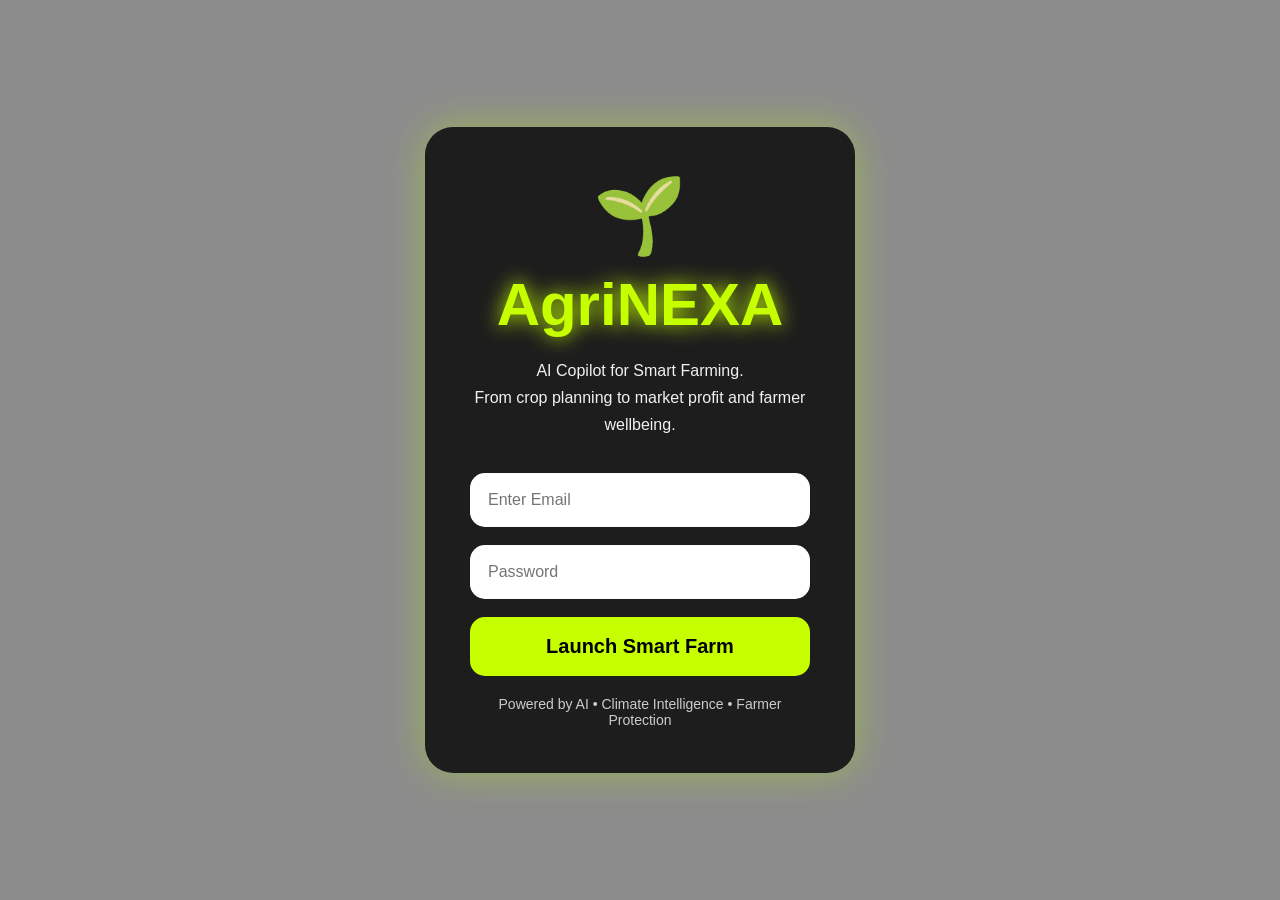
==== commit 8ce90ec0: "Design" ====
--- a/index.html
+++ b/index.html
@@ -3,43 +3,168 @@
 <head>
 <meta charset="UTF-8">
 <meta name="viewport" content="width=device-width, initial-scale=1.0">
-<title>AgriNEXA Login</title>
 
-<link rel="stylesheet" href="style.css">
+<title>AgriNEXA AI</title>
 
+<style>
+
+*{
+    margin:0;
+    padding:0;
+    box-sizing:border-box;
+}
+
+body{
+    font-family:Arial, sans-serif;
+
+    background:
+    linear-gradient(rgba(0,0,0,0.45), rgba(0,0,0,0.45)),
+    url('https://images.unsplash.com/photo-1464226184884-fa280b87c399?q=80&w=2070&auto=format&fit=crop');
+
+    background-size:cover;
+    background-position:center;
+    background-repeat:no-repeat;
+    background-attachment:fixed;
+
+    height:100vh;
+
+    display:flex;
+    justify-content:center;
+    align-items:center;
+}
+
+.login-container{
+
+    width:430px;
+
+    background:rgba(20,20,20,0.92);
+
+    padding:45px;
+
+    border-radius:28px;
+
+    text-align:center;
+
+    color:white;
+
+    box-shadow:0 0 40px rgba(187,255,0,0.35);
+
+    backdrop-filter:blur(8px);
+}
+
+.logo{
+    font-size:75px;
+    margin-bottom:10px;
+}
+
+h1{
+    color:#c6ff00;
+    font-size:60px;
+    margin-bottom:18px;
+    text-shadow:0 0 20px #c6ff00;
+}
+
+.subtitle{
+    font-size:16px;
+    line-height:1.7;
+    color:#f1f1f1;
+    margin-bottom:35px;
+}
+
+input{
+
+    width:100%;
+
+    padding:18px;
+
+    margin-bottom:18px;
+
+    border:none;
+
+    border-radius:15px;
+
+    font-size:16px;
+
+    outline:none;
+}
+
+button{
+
+    width:100%;
+
+    padding:18px;
+
+    border:none;
+
+    border-radius:15px;
+
+    background:#c6ff00;
+
+    color:black;
+
+    font-size:20px;
+
+    font-weight:bold;
+
+    cursor:pointer;
+
+    transition:0.3s;
+}
+
+button:hover{
+
+    transform:scale(1.03);
+
+    background:#d8ff4d;
+
+    box-shadow:0 0 25px #c6ff00;
+}
+
+.footer-text{
+    margin-top:20px;
+    color:#cccccc;
+    font-size:14px;
+}
+
+</style>
 </head>
 
 <body>
 
-<div class="main-container">
+<div class="login-container">
 
-<div class="glass-card">
+<div class="logo">🌱</div>
 
-<div class="logo">
-🌱 AgriNEXA
-</div>
+<h1>AgriNEXA</h1>
 
 <p class="subtitle">
-
 AI Copilot for Smart Farming.<br>
-Climate intelligence, crop health,<br>
-market prediction and farmer wellbeing.
-
+From crop planning to market profit and farmer wellbeing.
 </p>
 
 <input type="email" placeholder="Enter Email">
 
 <input type="password" placeholder="Password">
 
-<button onclick="window.location.href='onboarding.html'">
+<button onclick="launchDashboard()">
+Launch Smart Farm
+</button>
 
-Launch Smart Farm
-
-</button>
+<p class="footer-text">
+Powered by AI • Climate Intelligence • Farmer Protection
+</p>
 
 </div>
 
-</div>
+<script>
+
+function launchDashboard(){
+
+    window.location.href = "dashboard.html";
+
+}
+
+</script>
 
 </body>
 </html>
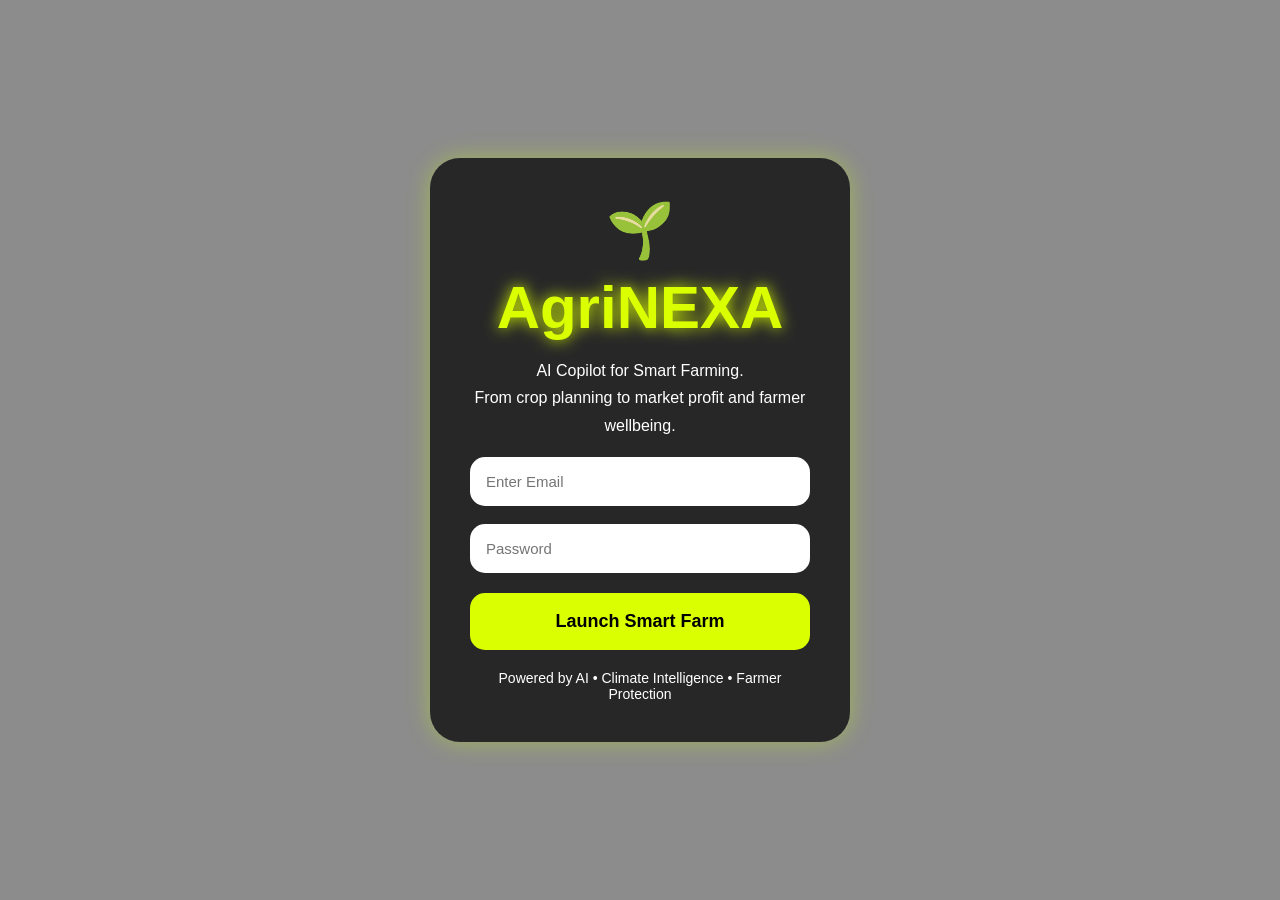
==== commit e0a588b7: "super" ====
--- a/index.html
+++ b/index.html
@@ -3,168 +3,43 @@
 <head>
 <meta charset="UTF-8">
 <meta name="viewport" content="width=device-width, initial-scale=1.0">
-
-<title>AgriNEXA AI</title>
-
-<style>
-
-*{
-    margin:0;
-    padding:0;
-    box-sizing:border-box;
-}
-
-body{
-    font-family:Arial, sans-serif;
-
-    background:
-    linear-gradient(rgba(0,0,0,0.45), rgba(0,0,0,0.45)),
-    url('https://images.unsplash.com/photo-1464226184884-fa280b87c399?q=80&w=2070&auto=format&fit=crop');
-
-    background-size:cover;
-    background-position:center;
-    background-repeat:no-repeat;
-    background-attachment:fixed;
-
-    height:100vh;
-
-    display:flex;
-    justify-content:center;
-    align-items:center;
-}
-
-.login-container{
-
-    width:430px;
-
-    background:rgba(20,20,20,0.92);
-
-    padding:45px;
-
-    border-radius:28px;
-
-    text-align:center;
-
-    color:white;
-
-    box-shadow:0 0 40px rgba(187,255,0,0.35);
-
-    backdrop-filter:blur(8px);
-}
-
-.logo{
-    font-size:75px;
-    margin-bottom:10px;
-}
-
-h1{
-    color:#c6ff00;
-    font-size:60px;
-    margin-bottom:18px;
-    text-shadow:0 0 20px #c6ff00;
-}
-
-.subtitle{
-    font-size:16px;
-    line-height:1.7;
-    color:#f1f1f1;
-    margin-bottom:35px;
-}
-
-input{
-
-    width:100%;
-
-    padding:18px;
-
-    margin-bottom:18px;
-
-    border:none;
-
-    border-radius:15px;
-
-    font-size:16px;
-
-    outline:none;
-}
-
-button{
-
-    width:100%;
-
-    padding:18px;
-
-    border:none;
-
-    border-radius:15px;
-
-    background:#c6ff00;
-
-    color:black;
-
-    font-size:20px;
-
-    font-weight:bold;
-
-    cursor:pointer;
-
-    transition:0.3s;
-}
-
-button:hover{
-
-    transform:scale(1.03);
-
-    background:#d8ff4d;
-
-    box-shadow:0 0 25px #c6ff00;
-}
-
-.footer-text{
-    margin-top:20px;
-    color:#cccccc;
-    font-size:14px;
-}
-
-</style>
+<title>AgriNEXA Login</title>
+<link rel="stylesheet" href="style.css">
 </head>
 
-<body>
+<body class="farm-bg">
 
-<div class="login-container">
+<div class="overlay"></div>
+
+<div class="center-box">
+
+<div class="login-card">
 
 <div class="logo">🌱</div>
 
 <h1>AgriNEXA</h1>
 
-<p class="subtitle">
+<p>
 AI Copilot for Smart Farming.<br>
 From crop planning to market profit and farmer wellbeing.
 </p>
 
 <input type="email" placeholder="Enter Email">
-
 <input type="password" placeholder="Password">
 
-<button onclick="launchDashboard()">
+<button onclick="goToOnboarding()">
 Launch Smart Farm
 </button>
 
-<p class="footer-text">
+<div class="powered">
 Powered by AI • Climate Intelligence • Farmer Protection
-</p>
+</div>
 
 </div>
 
-<script>
+</div>
 
-function launchDashboard(){
-
-    window.location.href = "dashboard.html";
-
-}
-
-</script>
+<script src="script.js"></script>
 
 </body>
 </html>
--- a/style.css
+++ b/style.css
@@ -0,0 +1,244 @@
+*{
+margin:0;
+padding:0;
+box-sizing:border-box;
+font-family:Poppins,sans-serif;
+}
+
+body{
+min-height:100vh;
+color:white;
+position:relative;
+overflow-x:hidden;
+}
+
+.farm-bg{
+background:url('https://images.unsplash.com/photo-1500937386664-56d1dfef3854?q=80&w=1974&auto=format&fit=crop') center/cover no-repeat fixed;
+}
+
+.overlay{
+position:fixed;
+width:100%;
+height:100%;
+background:rgba(0,0,0,0.45);
+top:0;
+left:0;
+z-index:-1;
+}
+
+.center-box{
+display:flex;
+justify-content:center;
+align-items:center;
+height:100vh;
+padding:20px;
+}
+
+.login-card{
+width:420px;
+background:rgba(0,0,0,0.72);
+padding:40px;
+border-radius:30px;
+backdrop-filter:blur(15px);
+text-align:center;
+box-shadow:0 0 25px rgba(204,255,0,0.35);
+}
+
+.logo{
+font-size:55px;
+margin-bottom:10px;
+}
+
+.login-card h1{
+font-size:60px;
+color:#d9ff00;
+text-shadow:0 0 15px #d9ff00;
+}
+
+.login-card p{
+margin-top:15px;
+line-height:1.7;
+}
+
+.login-card input{
+width:100%;
+padding:16px;
+margin-top:18px;
+border:none;
+border-radius:15px;
+font-size:15px;
+}
+
+button{
+width:100%;
+padding:18px;
+margin-top:20px;
+border:none;
+border-radius:15px;
+background:#d9ff00;
+font-size:18px;
+font-weight:bold;
+cursor:pointer;
+}
+
+.powered{
+margin-top:20px;
+font-size:14px;
+}
+
+.page-container{
+padding:40px;
+}
+
+.question-box{
+background:rgba(0,0,0,0.72);
+padding:35px;
+border-radius:30px;
+backdrop-filter:blur(15px);
+}
+
+.question-box h2{
+font-size:40px;
+color:#d9ff00;
+}
+
+.subtitle{
+margin:15px 0 30px;
+}
+
+.question-grid{
+display:grid;
+grid-template-columns:repeat(auto-fit,minmax(250px,1fr));
+gap:20px;
+}
+
+.question-card{
+display:flex;
+flex-direction:column;
+}
+
+.question-card label{
+margin-bottom:10px;
+font-weight:bold;
+color:#d9ff00;
+}
+
+.question-card input,
+.question-card select{
+padding:14px;
+border:none;
+border-radius:12px;
+}
+
+.loading-container{
+height:100vh;
+display:flex;
+flex-direction:column;
+justify-content:center;
+align-items:center;
+text-align:center;
+}
+
+.loader{
+width:100px;
+height:100px;
+border:10px solid rgba(255,255,255,0.2);
+border-top:10px solid #d9ff00;
+border-radius:50%;
+animation:spin 1s linear infinite;
+margin-bottom:30px;
+}
+
+@keyframes spin{
+100%{
+transform:rotate(360deg);
+}
+}
+
+.dashboard-container{
+padding:40px;
+}
+
+.top-bar{
+display:flex;
+justify-content:space-between;
+align-items:center;
+margin-bottom:30px;
+}
+
+.top-bar h1{
+font-size:60px;
+color:#d9ff00;
+text-shadow:0 0 15px #d9ff00;
+}
+
+.dashboard-grid{
+display:grid;
+grid-template-columns:repeat(auto-fit,minmax(300px,1fr));
+gap:25px;
+}
+
+.card{
+background:rgba(0,0,0,0.72);
+padding:30px;
+border-radius:25px;
+backdrop-filter:blur(15px);
+}
+
+.card h3{
+color:#d9ff00;
+margin-bottom:20px;
+font-size:24px;
+}
+
+.big-number{
+font-size:70px;
+font-weight:bold;
+color:#d9ff00;
+}
+
+.progress{
+width:100%;
+height:14px;
+background:#444;
+border-radius:20px;
+margin-top:20px;
+overflow:hidden;
+}
+
+.progress span{
+display:block;
+width:75%;
+height:100%;
+background:#d9ff00;
+}
+
+.small-btn{
+margin-top:15px;
+}
+
+.card input{
+width:100%;
+padding:12px;
+margin-bottom:12px;
+border:none;
+border-radius:12px;
+}
+
+@media(max-width:768px){
+
+.top-bar{
+flex-direction:column;
+align-items:flex-start;
+gap:15px;
+}
+
+.top-bar h1{
+font-size:40px;
+}
+
+.login-card{
+width:100%;
+}
+
+}
